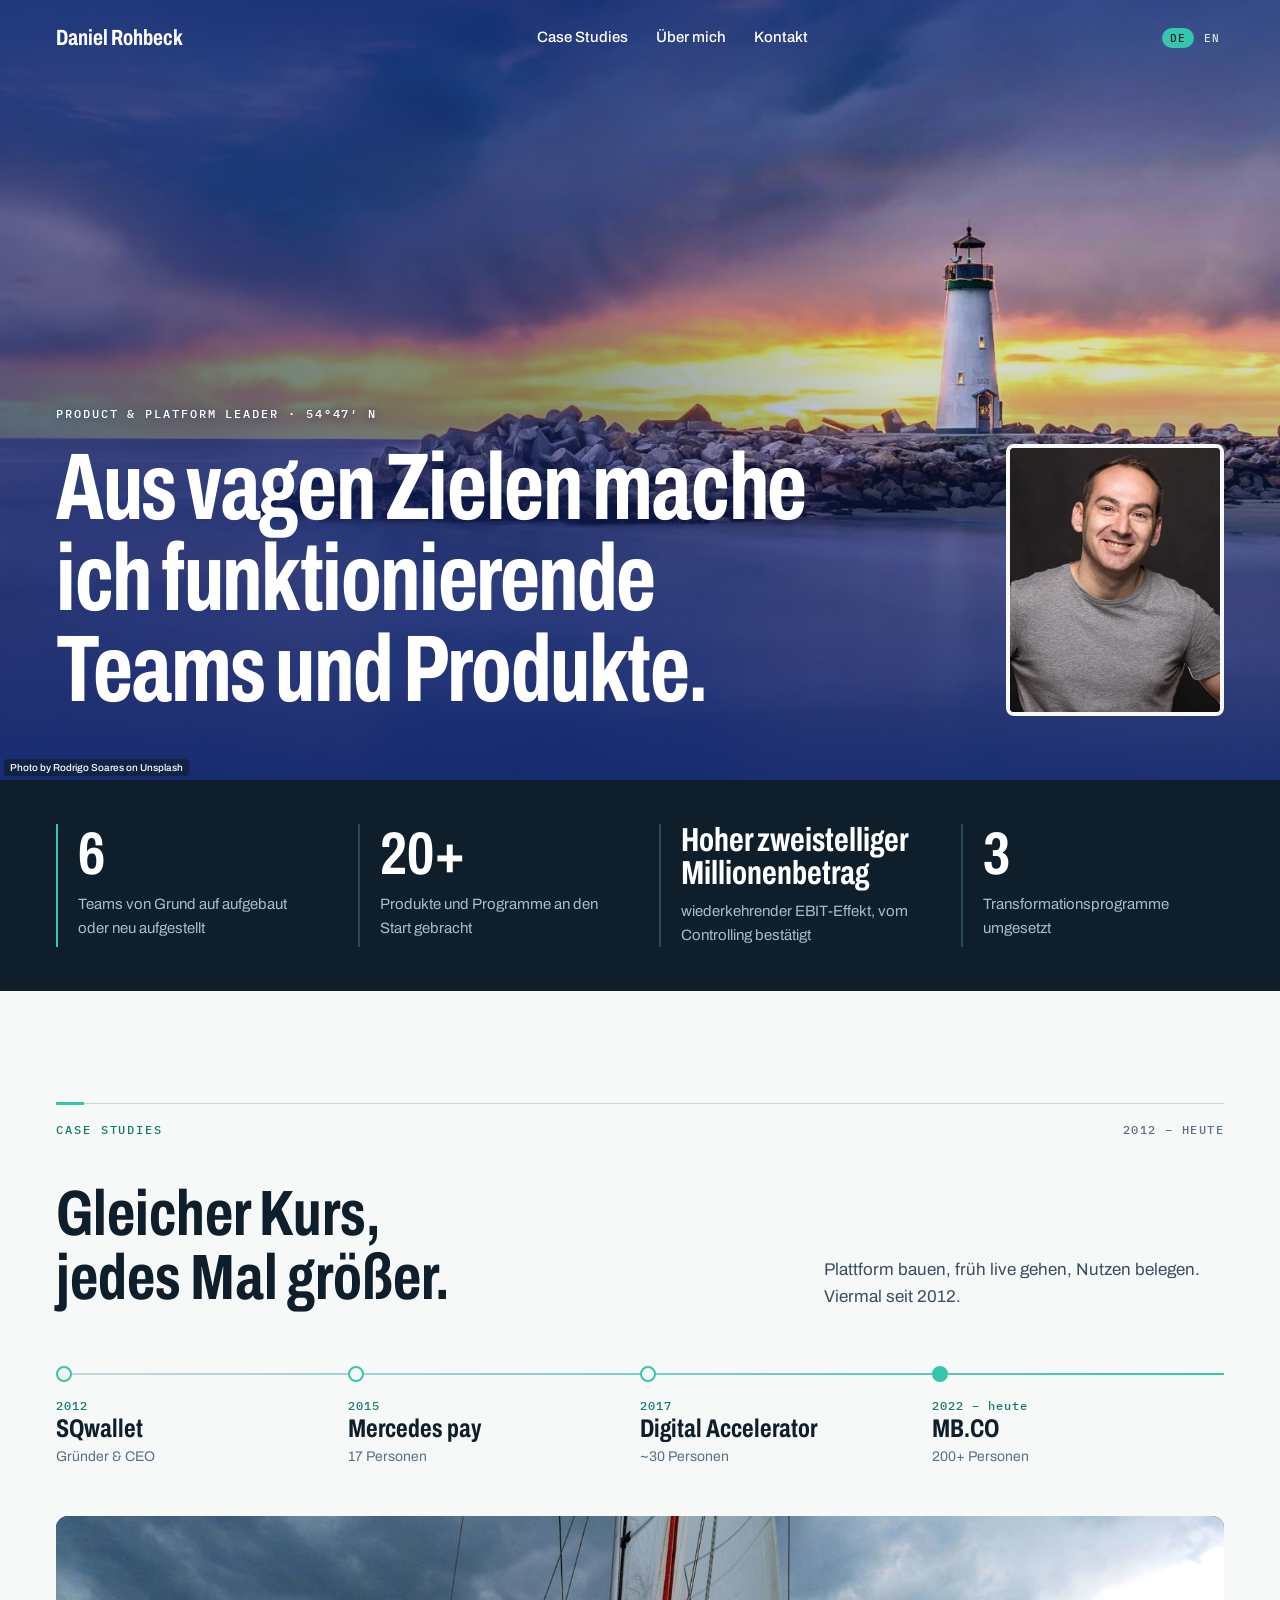
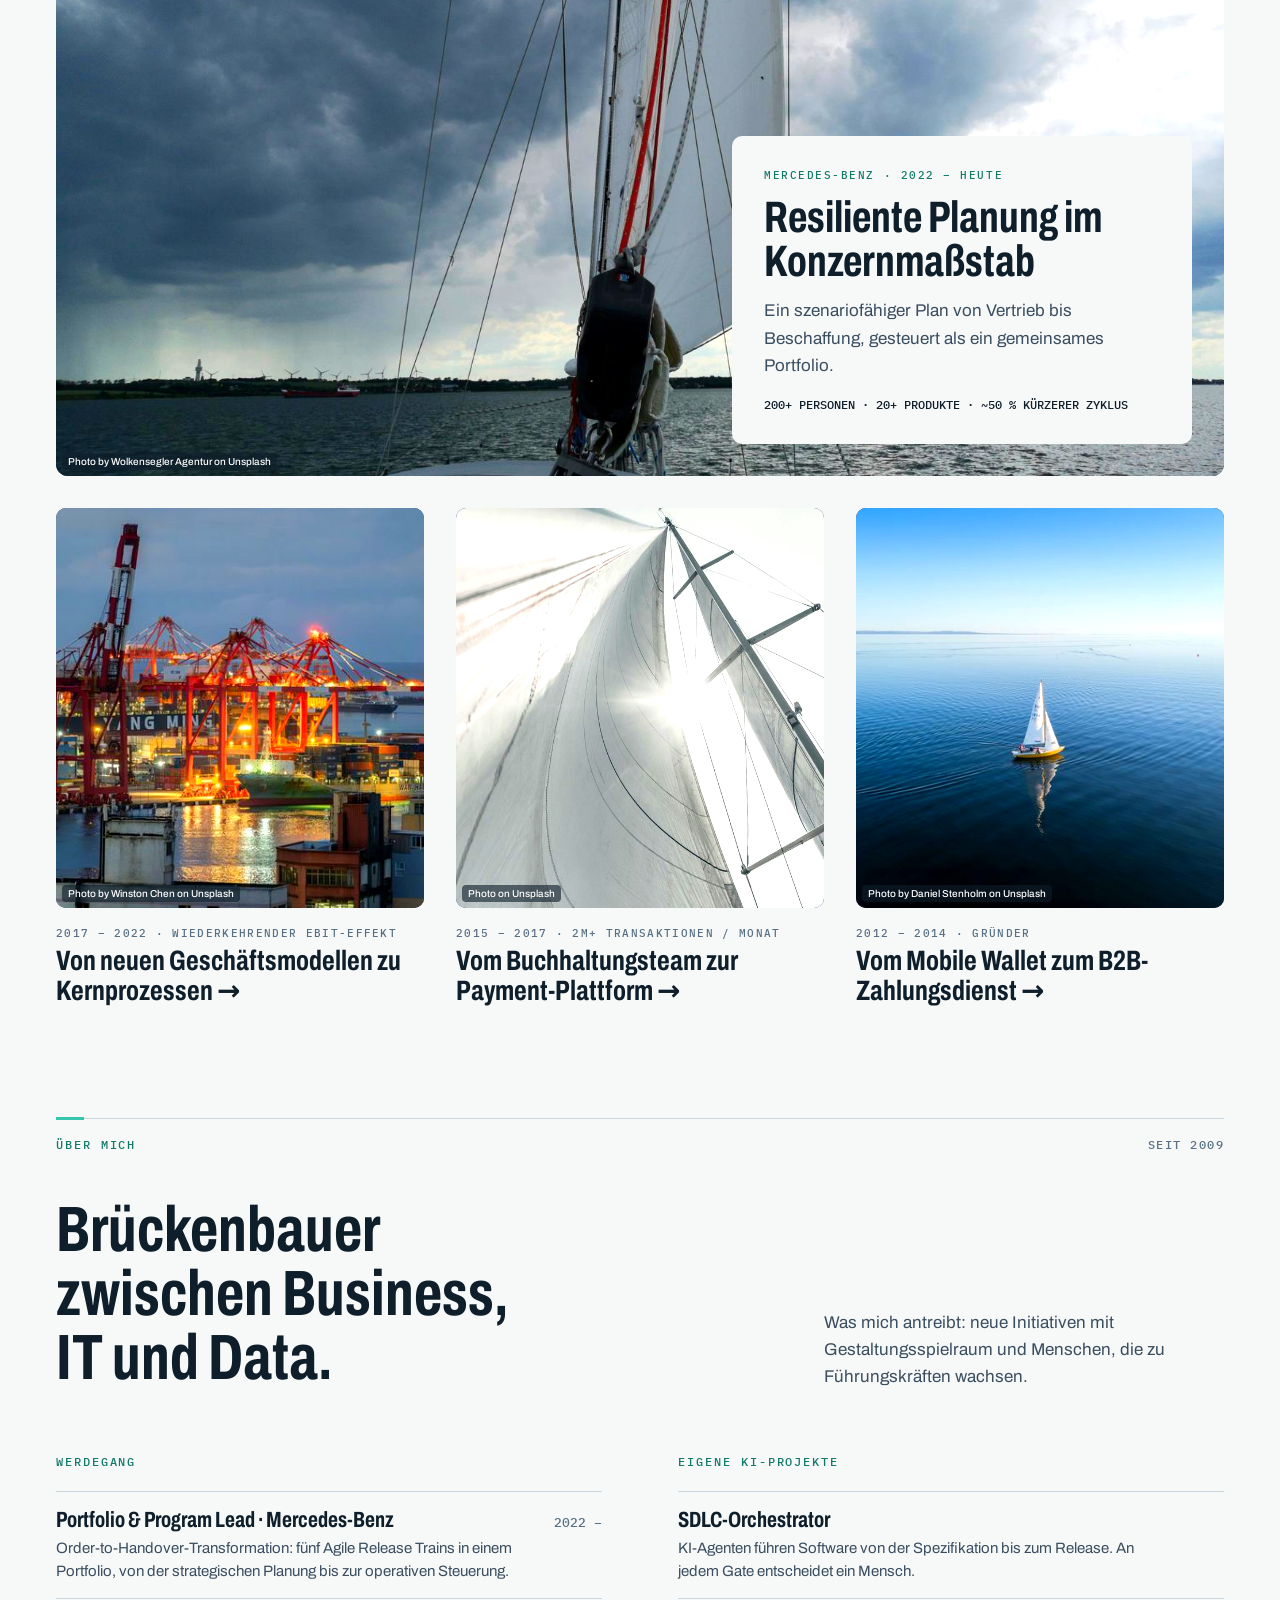
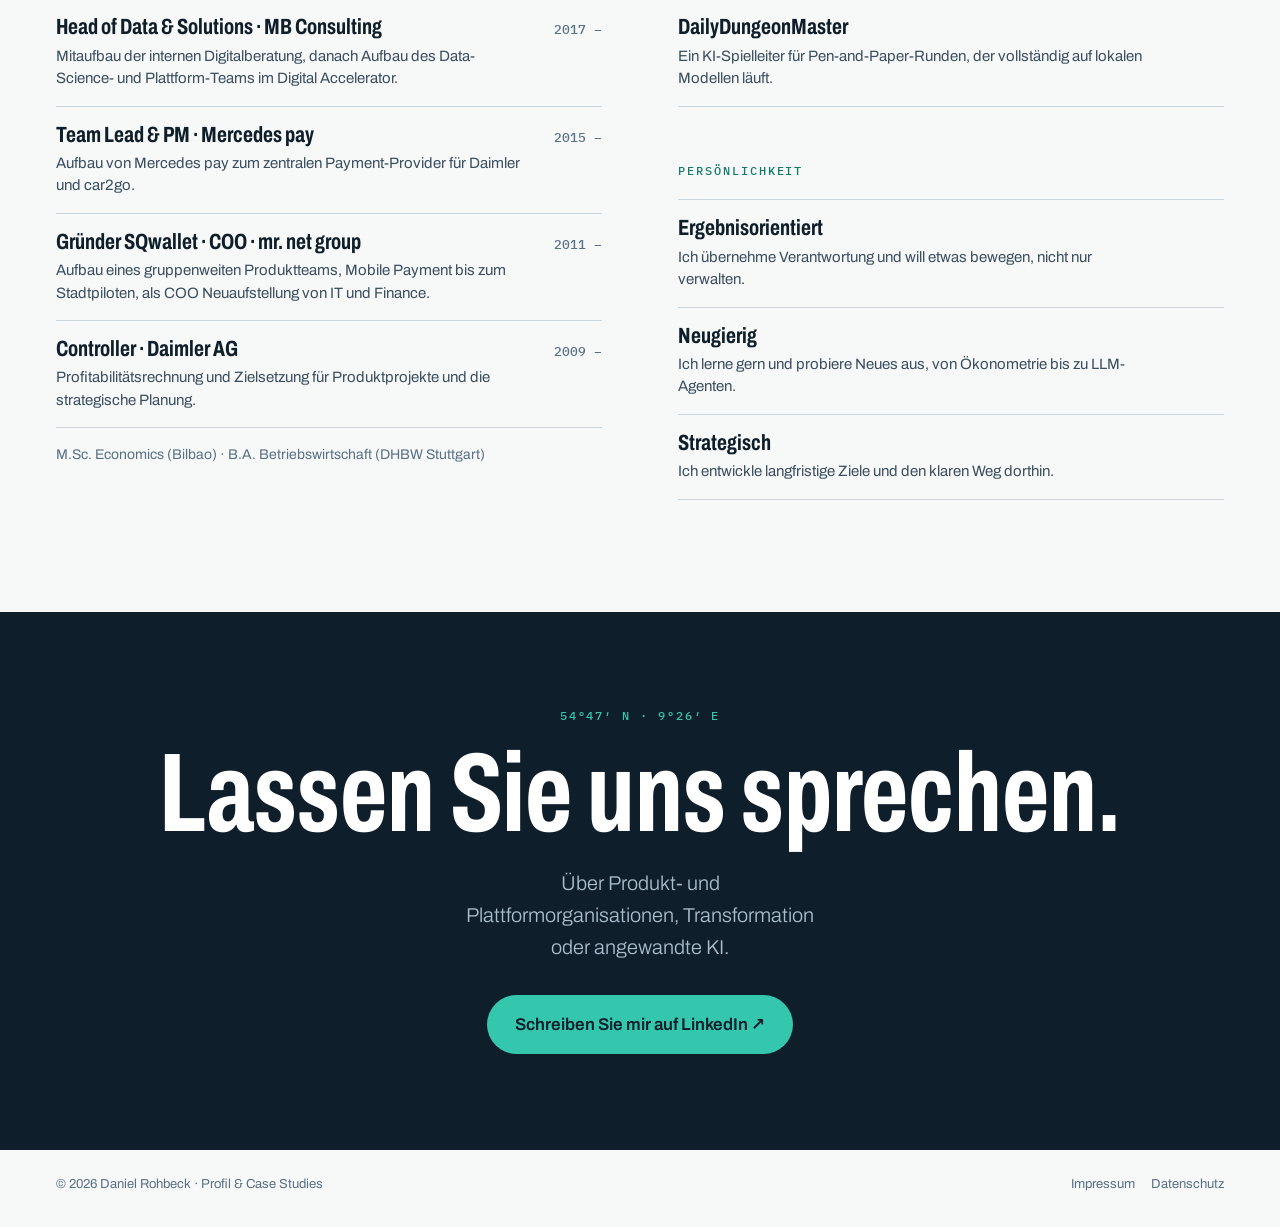
==== docs/de/index.html @ 18b1055e "Move site source into repo: src/ (generator, texts, assets) and docs/ (built site) Fix line break of" ====
<!doctype html>
<html lang="de">
<head>
<meta charset="utf-8">
<meta name="viewport" content="width=device-width,initial-scale=1,viewport-fit=cover">
<title>Daniel Rohbeck · Product &amp; Platform Leader</title>
<meta name="description" content="Daniel Rohbeck macht aus vagen Zielen funktionierende Teams und Produkte: Plattformen, Payment- und Datenprodukte, große Transformationen. Profil und Case Studies.">
<link rel="canonical" href="https://danielrohbeck.de/de/">
<link rel="alternate" hreflang="de" href="https://danielrohbeck.de/de/">
<link rel="alternate" hreflang="en" href="https://danielrohbeck.de/">
<link rel="alternate" hreflang="x-default" href="https://danielrohbeck.de/">
<meta name="robots" content="noindex,noarchive">
<meta name="theme-color" content="#10266E">
<meta property="og:type" content="profile">
<meta property="og:locale" content="de_DE">
<meta property="og:title" content="Daniel Rohbeck · Product &amp; Platform Leader">
<meta property="og:description" content="Daniel Rohbeck macht aus vagen Zielen funktionierende Teams und Produkte: Plattformen, Payment- und Datenprodukte, große Transformationen. Profil und Case Studies.">
<meta property="og:url" content="https://danielrohbeck.de/de/">
<meta property="og:image" content="https://danielrohbeck.de/assets/og-image-de.jpg">
<meta property="og:image:width" content="1200"><meta property="og:image:height" content="630">
<meta name="twitter:card" content="summary_large_image">
<link rel="icon" href="/favicon.svg" type="image/svg+xml">
<link rel="apple-touch-icon" href="/assets/apple-touch-icon.png">
<link rel="preload" href="/fonts/archivo-latin-wdth.woff2" as="font" type="font/woff2" crossorigin>
<link rel="stylesheet" href="/assets/site.css">
<script>document.documentElement.classList.add('js')</script>
<link rel="preload" as="image" imagesrcset="/assets/img/hero-800.jpg 800w, /assets/img/hero-1200.jpg 1200w, /assets/img/hero-1800.jpg 1800w" imagesizes="100vw">
<script type="application/ld+json">{"@context": "https://schema.org", "@type": "Person", "name": "Daniel Rohbeck", "url": "https://danielrohbeck.de/de/", "jobTitle": "Portfolio & Program Lead", "image": "https://danielrohbeck.de/assets/portrait.jpg", "sameAs": ["https://www.linkedin.com/in/daniel-rohbeck-0b088433/"], "address": {"@type": "PostalAddress", "addressRegion": "Stuttgart area", "addressCountry": "DE"}}</script>
</head>
<body>
<a class="skip" href="#work">Zu den Case Studies springen</a>
<main>
<div class="view on" id="home" data-view="home">
<section class="hero home" id="top">
  <div class="media"><img src="/assets/img/hero-1200.jpg" srcset="/assets/img/hero-800.jpg 800w, /assets/img/hero-1200.jpg 1200w, /assets/img/hero-1800.jpg 1800w" sizes="100vw" alt="" fetchpriority="high" style="object-position:80% 50%"></div>
  <div class="veil"></div><span class="credit">Photo by Rodrigo Soares on Unsplash</span>
  <header class="bar"><a class="brand" href="#top">Daniel Rohbeck</a><nav class="nav" aria-label="Bereiche"><a href="#work">Case Studies</a><a href="#about">Über mich</a><a href="#contact">Kontakt</a></nav><span class="lang"><b>DE</b> <a href="/" hreflang="en" lang="en" data-lang-base="/" title="English version">EN</a></span></header>
  <div class="hero-in">
    <div class="hero-txt">
      <img class="pt-sm" src="/assets/portrait-sq.jpg" alt="Daniel Rohbeck" width="240" height="240">
      <p class="eyebrow-w">Product &amp; Platform Leader · 54°47′ N</p>
      <h1>Aus vagen Zielen mache ich funktionierende Teams und Produkte.</h1>
    </div>
    <img class="pt-lg" src="/assets/portrait.jpg" alt="Portrait von Daniel Rohbeck" width="397" height="554">
  </div>
</section>
<section class="band" aria-label="Kennzahlen"><div class="wrap kpis"><div class="kpi hl"><div class="n">6</div><p>Teams von Grund auf aufgebaut oder neu aufgestellt</p></div><div class="kpi"><div class="n">20+</div><p>Produkte und Programme an den Start gebracht</p></div><div class="kpi"><div class="n word">Hoher zweistelliger Millionen­betrag</div><p>wiederkehrender EBIT-Effekt, vom Controlling bestätigt</p></div><div class="kpi"><div class="n">3</div><p>Transformationsprogramme umgesetzt</p></div></div></section>
<section class="work" id="work">
  <div class="wrap">
    <div class="chap"><p class="eyebrow">Case Studies</p><p class="chap-m">2012 – heute</p></div>
    <div class="work-head"><h2 class="h-xl">Gleicher Kurs,<br>jedes Mal größer.</h2><p class="w">Plattform bauen, früh live gehen, Nutzen belegen. Viermal seit 2012.</p></div>
    <nav class="thread" aria-label="Zeitleiste"><a class="step" href="#sqwallet"><span class="yr">2012</span><b>SQwallet</b><span class="sc">Gründer &amp; CEO</span></a><a class="step" href="#mercedes-pay"><span class="yr">2015</span><b>Mercedes pay</b><span class="sc">17 Personen</span></a><a class="step" href="#dbd"><span class="yr">2017</span><b>Digital Accelerator</b><span class="sc">~30 Personen</span></a><a class="step" href="#mbco"><span class="yr">2022 – heute</span><b>MB.CO</b><span class="sc">200+ Personen</span></a></nav>
    <a class="feature" href="#mbco">
      <div class="frame"><div class="media"><img src="/assets/img/mbco-1000.jpg" srcset="/assets/img/mbco-640.jpg 640w, /assets/img/mbco-1000.jpg 1000w, /assets/img/mbco-1600.jpg 1600w, /assets/img/mbco-2400.jpg 2400w" sizes="(min-width: 1390px) 1280px, 92vw" alt="" loading="lazy" decoding="async" style="object-position:50% 72%"></div><span class="credit">Photo by Wolkensegler Agentur on Unsplash</span></div>
      <div class="fcard"><p class="eyebrow">Mercedes-Benz · 2022 – heute</p><h3>Resiliente Planung im Konzernmaßstab<span class="n"> →</span></h3>
        <p class="fl">Ein szenariofähiger Plan von Vertrieb bis Beschaffung, gesteuert als ein gemeinsames Portfolio.</p><p class="fm">200+ PERSONEN · 20+ PRODUKTE · ~50 % KÜRZERER ZYKLUS</p></div>
    </a>
    <div class="cards"><a class="card" href="#dbd"><div class="frame"><div class="media"><img src="/assets/img/dbd-1200.jpg" srcset="/assets/img/dbd-240.jpg 240w, /assets/img/dbd-640.jpg 640w, /assets/img/dbd-1200.jpg 1200w, /assets/img/dbd-2000.jpg 2000w" sizes="(min-width: 760px) 30vw, 88px" alt="" loading="lazy" decoding="async"></div><span class="credit">Photo by Winston Chen on Unsplash</span></div><div><p class="ey">2017 – 2022<span class="w"> · WIEDERKEHRENDER EBIT-EFFEKT</span></p><b class="ct">Von neuen Geschäftsmodellen zu Kernprozessen<span class="w"> →</span></b></div></a><a class="card" href="#mercedes-pay"><div class="frame"><div class="media"><img src="/assets/img/pay-1200.jpg" srcset="/assets/img/pay-240.jpg 240w, /assets/img/pay-640.jpg 640w, /assets/img/pay-1200.jpg 1200w, /assets/img/pay-2000.jpg 2000w" sizes="(min-width: 760px) 30vw, 88px" alt="" loading="lazy" decoding="async" style="object-position:50% 40%"></div><span class="credit">Photo on Unsplash</span></div><div><p class="ey">2015 – 2017<span class="w"> · 2M+ TRANSAKTIONEN / MONAT</span></p><b class="ct">Vom Buchhaltungsteam zur Payment-Plattform<span class="w"> →</span></b></div></a><a class="card" href="#sqwallet"><div class="frame"><div class="media"><img src="/assets/img/sq-1200.jpg" srcset="/assets/img/sq-240.jpg 240w, /assets/img/sq-640.jpg 640w, /assets/img/sq-1200.jpg 1200w, /assets/img/sq-2000.jpg 2000w" sizes="(min-width: 760px) 30vw, 88px" alt="" loading="lazy" decoding="async"></div><span class="credit">Photo by Daniel Stenholm on Unsplash</span></div><div><p class="ey">2012 – 2014<span class="w"> · GRÜNDER</span></p><b class="ct">Vom Mobile Wallet zum B2B-Zahlungsdienst<span class="w"> →</span></b></div></a></div>
  </div>
</section>
<section class="about" id="about">
  <div class="wrap">
    <div class="chap"><p class="eyebrow">Über mich</p><p class="chap-m">Seit 2009</p></div>
    <div class="about-head"><h2 class="h-xl">Brückenbauer zwischen Business, IT und Data.</h2><p>Was mich antreibt: neue Initiativen mit Gestaltungsspielraum und Menschen, die zu Führungskräften wachsen.</p></div>
    <div class="about-grid">
      <div><h3 class="eyebrow">Werdegang</h3><div class="rows"><div class="row"><div><b class="rt">Portfolio &amp; Program Lead · Mercedes-Benz</b><p class="rs">Order-to-Handover-Transformation: fünf Agile Release Trains in einem Portfolio, von der strategischen Planung bis zur operativen Steuerung.</p></div><span class="rm">2022 –</span></div><div class="row"><div><b class="rt">Head of Data &amp; Solutions · MB Consulting</b><p class="rs">Mitaufbau der internen Digitalberatung, danach Aufbau des Data-Science- und Plattform-Teams im Digital Accelerator.</p></div><span class="rm">2017 –</span></div><div class="row"><div><b class="rt">Team Lead &amp; PM · Mercedes pay</b><p class="rs">Aufbau von Mercedes pay zum zentralen Payment-Provider für Daimler und car2go.</p></div><span class="rm">2015 –</span></div><div class="row"><div><b class="rt">Gründer SQwallet · COO · mr. net group</b><p class="rs">Aufbau eines gruppenweiten Produktteams, Mobile Payment bis zum Stadtpiloten, als COO Neuaufstellung von IT und Finance.</p></div><span class="rm">2011 –</span></div><div class="row"><div><b class="rt">Controller · Daimler AG</b><p class="rs">Profitabilitätsrechnung und Zielsetzung für Produktprojekte und die strategische Planung.</p></div><span class="rm">2009 –</span></div></div><p class="edu">M.Sc. Economics (Bilbao) · B.A. Betriebswirtschaft (DHBW Stuttgart)</p></div>
      <div><h3 class="eyebrow">Eigene KI-Projekte</h3><div class="rows"><div class="row"><div><b class="rt">SDLC-Orchestrator</b><p class="rs">KI-Agenten führen Software von der Spezifikation bis zum Release. An jedem Gate entscheidet ein Mensch.</p></div></div><div class="row"><div><b class="rt">DailyDungeonMaster</b><p class="rs">Ein KI-Spielleiter für Pen-and-Paper-Runden, der vollständig auf lokalen Modellen läuft.</p></div></div></div>
        <h3 class="eyebrow grp">Persönlichkeit</h3><div class="rows"><div class="row"><div><b class="rt">Ergebnisorientiert</b><p class="rs">Ich übernehme Verantwortung und will etwas bewegen, nicht nur verwalten.</p></div></div><div class="row"><div><b class="rt">Neugierig</b><p class="rs">Ich lerne gern und probiere Neues aus, von Ökonometrie bis zu LLM-Agenten.</p></div></div><div class="row"><div><b class="rt">Strategisch</b><p class="rs">Ich entwickle langfristige Ziele und den klaren Weg dorthin.</p></div></div></div></div>
    </div>
  </div>
</section>
</div>
<article class="view" id="mbco" data-view="case" aria-label="Case Study: Resiliente Planung im Konzernmaßstab">
<section class="hero case">
  <div class="media"><img src="/assets/img/mbco-1000.jpg" srcset="/assets/img/mbco-640.jpg 640w, /assets/img/mbco-1000.jpg 1000w, /assets/img/mbco-1600.jpg 1600w, /assets/img/mbco-2400.jpg 2400w" sizes="100vw" alt="" loading="lazy" decoding="async" style="object-position:50% 72%"></div>
  <div class="veil"></div><span class="credit">Photo by Wolkensegler Agentur on Unsplash</span>
  <header class="bar"><a class="brand" href="#top">Daniel Rohbeck</a><nav class="nav" aria-label="Bereiche"><a href="#work" aria-current="page">Case Studies</a><a href="#about">Über mich</a><a href="#contact">Kontakt</a></nav><span class="lang"><b>DE</b> <a href="/" hreflang="en" lang="en" data-lang-base="/" title="English version">EN</a></span></header>
  <div class="hero-in">
    <a class="back" href="#work">← Alle Case Studies</a>
    <p class="eyebrow-w">Case Study · Mercedes-Benz · 2022 – heute</p>
    <h1 tabindex="-1">Resiliente Planung im Konzernmaßstab</h1>
    <p class="lead">Ein szenariofähiger Plan von Vertrieb bis Beschaffung, aufgebaut und finanziert als gemeinsames Portfolio.</p>
  </div>
</section>
<section class="band" aria-label="Kennzahlen"><div class="wrap kpis k3"><div class="kpi"><div class="n">~50 %</div><p>kürzerer strategischer Planungszyklus</p></div><div class="kpi"><div class="n">20+</div><p>Produkte in fünf Agile Release Trains</p></div><div class="kpi"><div class="n">200+</div><p>Personen in einem gemeinsamen Portfolio</p></div></div></section>
<section class="facts"><dl class="wrap"><div><dt>Rolle</dt><dd>Program Lead, seit 2025 Portfolio &amp; Program Lead</dd></div><div><dt>Organisation</dt><dd>Mercedes-Benz AG, MB Customer Operations</dd></div><div><dt>Methode</dt><dd>SAFe, Lean Portfolio Management</dd></div><div><dt>Umfang</dt><dd>Portfolio-Budgetverantwortung über vier Bereiche</dd></div></dl></section>
<section class="cs"><div class="wrap"><header><p class="eyebrow">01 · Ausgangslage</p><h2>Eine Planung ohne Spielraum</h2></header><div class="body"><ul class="pts"><li>Die Chipkrise 2022 machte es deutlich: <b>Jede Änderung führte zu genau einem deterministischen Plan</b>, der bis zu den Lieferanten durchschlug.</li><li><b>Szenarien ließen sich nicht durchspielen</b>, ohne sie gleich verbindlich zu machen.</li></ul><div class="tiles"><div class="tile"><h3>Denkweise</h3><p>Weg von deterministischen Plänen, hin zu Szenarien und Wahrscheinlichkeiten.</p></div><div class="tile"><h3>Organisation</h3><p>Vier Bereiche planen gemeinsam, statt Zahlen weiterzureichen.</p></div><div class="tile"><h3>Systeme</h3><p>Eine IT-Landschaft, die nie für Szenarien ausgelegt war. Zuerst mussten gemeinsame Stammdaten entstehen.</p></div></div><details class="full"><summary><span class="pl" aria-hidden="true"></span>Mehr zur Ausgangslage</summary><div class="txt"><p>2022 legte die Halbleiterkrise offen, was frühere Krisen (Corona, CO₂-Ziele, Hochlaufstudien) bereits angedeutet hatten: Die Fahrzeugplanung war auf Stabilität ausgelegt, nicht auf Szenarien. Jede geänderte Annahme erzeugte genau einen deterministischen Plan, der bis zu den Lieferanten durchschlug. Szenarien ließen sich nicht durchspielen, ohne sie gleich verbindlich zu machen.</p><p>Das Ziel: die Planungskette in zwei Richtungen resilient machen. Erstens vorbereitet sein, also Szenarien gezielt simulieren, ohne sie sofort in den laufenden Plan zu übernehmen. Zweitens schneller reagieren, indem Szenarien entlang der Planungskette weitergegeben und Änderungen rasch aufgefangen werden.</p><p>Der Wandel musste auf drei Ebenen zugleich gelingen. Denkweise: weg von deterministischen Plänen, hin zum Denken in Szenarien und Wahrscheinlichkeiten. Organisation: Vertrieb, Produktion, Einkauf und Finanzen hatten jeweils eigene Zahlen und reichten sie nacheinander weiter; integrierte Planung bedeutete, gemeinsam zu planen. Systeme: Die IT-Landschaft war nie für Szenarien ausgelegt, viele Systeme mussten angepasst und gemeinsame Stammdaten erst geschaffen werden.</p></div></details></div></div></section><section class="cs alt"><div class="wrap"><header><p class="eyebrow">02 · Mein Beitrag</p><h2>Aufbauen, bündeln, durchhalten</h2></header><div class="body"><ul class="pts"><li>Das Programm <b>von Grund auf als bereichsübergreifende Organisation</b> aufgesetzt: Teams, Release Trains, Methode.</li><li><b>Die Budgets der Bereiche zu einem Portfolio gebündelt</b>, eines der ersten Lean-Portfolio-Management-Modelle im Konzern.</li><li>Das Mandat des Portfolios in <b>jeder jährlichen Budgetrunde</b> erneuert, mit zwei Hebeln:</li></ul><div class="tiles"><div class="tile"><h3>Sponsoren und eine Story, die mitgeht</h3><p>Sponsoren in allen Bereichen. Die Wertstory immer dann neu erzählt, wenn sich das Geschäft dreht: von „Wie bauen wir überhaupt Autos?“ 2022 zu „Wie bringen wir Produktion und Nachfrage zusammen?“ heute.</p></div><div class="tile"><h3>Früh live gehen, Nutzen zeigen</h3><p>Alles so schnell wie möglich in Betrieb. Echte Anwender, sichtbare Wirkung und ein Business Case für jede Budgetrunde.</p></div></div><details class="full"><summary><span class="pl" aria-hidden="true"></span>Mehr zum Vorgehen</summary><div class="txt"><p>Das Programm entstand von Grund auf als bereichsübergreifende Organisation: Teams besetzen, Agile Release Trains aufbauen, die Methode etablieren und IT, Produktion und Vertrieb in gemeinsame Teams bringen. Für die Portfolio-Steuerung entlang der Planungskette brauchte es ein neues Finanzierungsmodell: Die Budgets der einzelnen Bereiche wurden zentral gebündelt und als ein Portfolio priorisiert. Das war eine der ersten Anwendungen von Lean Portfolio Management im Konzern.</p><p>Gebündelte Budgets sind keine einmalige Entscheidung. Die Prioritäten werden in jedem Budgetzyklus neu abgestimmt, und jedes Jahr gilt es, die Vorhaben der einzelnen Bereiche und das gemeinsame Portfolio gegeneinander abzuwägen. Die Einigung auf gemeinsame Prioritäten über vier Bereiche hinweg wurde zum Kern meiner Arbeit.</p><h4>Sponsoren und eine Story, die mit dem Geschäft mitgeht</h4><p>Wir haben enge Beziehungen zu Stakeholdern und Management in allen Bereichen aufgebaut und Sponsoren gewonnen, die sich in ihren Bereichen für das Programm starkgemacht haben. Genauso wichtig: Die Wertstory musste jedes Mal neu erzählt werden, wenn sich das Geschäftsumfeld änderte. 2022 lautete die Frage, wie man überhaupt Autos baut, wenn sich jedes Auto verkauft. Heute lautet sie, wie man Produktion und Nachfrage zusammenbringt. Dieselben Fähigkeiten, eine neue Antwort auf das Problem, das gerade zählt.</p><h4>Früh live gehen, Nutzen zeigen</h4><p>Vom ersten Tag an ging alles, was wir gebaut haben, so schnell wie möglich in Betrieb. So entstanden echte Anwender, die unsere Prozesse und Tools schätzten und teils auf sie angewiesen waren. Der Nutzen wurde früh sichtbar, und wir hatten in jeder Budgetrunde einen belastbaren Business Case auf dem Tisch.</p></div></details></div></div></section><section class="cs"><div class="wrap"><header><p class="eyebrow">03 · Ergebnisse</p><h2>Im Einsatz von der strategischen bis zur Kurzfristplanung</h2><p class="note">Business Case vom Controlling bestätigt.</p></header><div class="body"><div class="stages"><div class="stage"><p class="k">Strategische Planung</p><h3>Ein integrierter Plan</h3><p class="d">Von Vertrieb bis Beschaffung, für Pkw und Vans, szenariofähig. Planungszyklus etwa halbiert.</p><p class="st">● Live</p></div><div class="stage dashed"><p class="k">Kurzfristplanung</p><h3>Szenarien entlang der Kette</h3><p class="d">Verkettete Planung läuft an. Agentic AI in der Produktionsplanung pilotiert.</p><p class="st">● Im Rollout</p></div></div><div class="found"><span>Fundament</span><p>Eine gemeinsame Stammdatenbasis über alle Bereiche, für Pkw und Vans, erstmals im Unternehmen. Dazu ein zentraler Datenhub für Datenprodukte.</p></div><details class="full"><summary><span class="pl" aria-hidden="true"></span>Alle Ergebnisse im Detail</summary><div class="txt"><h4>Durchgängige strategische Planung im Einsatz</h4><p>Ein integrierter Plan von Vertrieb über Produktion bis Beschaffung, für Pkw und Vans, vollständig szenariofähig. Der Planungszyklus hat sich etwa halbiert. Das schafft Raum für mehr Szenarien und Portfolio-Analysen und gibt dem Top-Management eine robustere Entscheidungsgrundlage.</p><h4>Ein gemeinsames Fundament</h4><p>Das weniger sichtbare, aber vielleicht nachhaltigste Ergebnis: eine gemeinsame Stammdatenbasis über alle Bereiche und über Pkw und Vans hinweg, erstmals im Unternehmen. Ein zentraler Datenhub bildet die Datenschicht, in der wir unsere Datenprodukte bauen und pflegen, zunehmend auch für den gesamten Konzern.</p><h4>Szenarien bis in die Kurzfristplanung</h4><p>Die Kette ist bis zur Kurzfristplanung geschlossen; auch dort gibt es jetzt Szenarien, und die verkettete Planung läuft an. Wir haben Agentic AI in der Produktionsplanung pilotiert und auf dieser Basis Vertriebs- und Produktionsplanung verbunden.</p></div></details></div></div></section>
<section class="learn"><div class="wrap"><p class="eyebrow">Was ich daraus gelernt habe</p><blockquote class="q"><span>„</span>Ein gemeinsames Portfolio ist nie endgültig gewonnen. Das stärkste Argument in jeder Budgetrunde ist ein Produkt, das bereits genutzt wird.<span>“</span></blockquote></div></section>
<section class="next"><a class="wrap" href="#dbd"><div class="frame"><div class="media"><img src="/assets/img/dbd-1200.jpg" srcset="/assets/img/dbd-240.jpg 240w, /assets/img/dbd-640.jpg 640w, /assets/img/dbd-1200.jpg 1200w, /assets/img/dbd-2000.jpg 2000w" sizes="(min-width: 760px) 45vw, 100vw" alt="" loading="lazy" decoding="async"></div><span class="credit">Photo by Winston Chen on Unsplash</span></div><div><p class="ey">Wo alles begann · 2017 – 2022</p><h3>Von neuen Geschäftsmodellen zu Kernprozessen →</h3></div></a></section>
</article>
<article class="view" id="dbd" data-view="case" aria-label="Case Study: Von neuen Geschäftsmodellen zu Kernprozessen">
<section class="hero case">
  <div class="media"><img src="/assets/img/dbd-1200.jpg" srcset="/assets/img/dbd-240.jpg 240w, /assets/img/dbd-640.jpg 640w, /assets/img/dbd-1200.jpg 1200w, /assets/img/dbd-2000.jpg 2000w" sizes="100vw" alt="" loading="lazy" decoding="async"></div>
  <div class="veil"></div><span class="credit">Photo by Winston Chen on Unsplash</span>
  <header class="bar"><a class="brand" href="#top">Daniel Rohbeck</a><nav class="nav" aria-label="Bereiche"><a href="#work" aria-current="page">Case Studies</a><a href="#about">Über mich</a><a href="#contact">Kontakt</a></nav><span class="lang"><b>DE</b> <a href="/" hreflang="en" lang="en" data-lang-base="/" title="English version">EN</a></span></header>
  <div class="hero-in">
    <a class="back" href="#work">← Alle Case Studies</a>
    <p class="eyebrow-w">Case Study · Mercedes-Benz · 2017 – 2022</p>
    <h1 tabindex="-1">Von neuen Geschäftsmodellen zu Kernprozessen</h1>
    <p class="lead">Start-up-Tempo, erst für neue digitale Geschäftsmodelle, dann für die Kernprozesse des Konzerns.</p>
  </div>
</section>
<section class="band" aria-label="Kennzahlen"><div class="wrap kpis k3"><div class="kpi"><div class="n word">Hoher zweistelliger Millionen­betrag</div><p>wiederkehrender EBIT-Effekt in zwei Jahren, vom Controlling bestätigt</p></div><div class="kpi"><div class="n">~30</div><p>Personen in der Spitze, die Hälfte in meiner Verantwortung</p></div><div class="kpi"><div class="n word">Task Force → Produkt</div><p>aus Krisenentscheidungen wurde ein Steuerungstool</p></div></div></section>
<section class="facts"><dl class="wrap"><div><dt>Rolle</dt><dd>Mitaufbau &amp; Project Lead DBD; Head of Data &amp; Solutions</dd></div><div><dt>Organisation</dt><dd>Mercedes-Benz Management Consulting, Mercedes-Benz AG</dd></div><div><dt>Methode</dt><dd>Design Thinking, Rapid Prototyping, Data Science</dd></div><div><dt>Zeitraum</dt><dd>12/2017 – 04/2022</dd></div></dl></section>
<section class="cs"><div class="wrap"><header><p class="eyebrow">01 · Ausgangslage</p><h2>Gleiches Tempo, neues Ziel</h2></header><div class="body"><ul class="pts"><li>Digital Business Development <b>testete mit den Fachbereichen neue digitale Geschäftsmodelle</b>, von Monetarisierung bis Subscription Billing.</li><li>Dann rückten Kosten und Effizienz in den Fokus des Konzerns. Die Frage war: <b>Funktioniert dasselbe Tempo auch in den Kernprozessen?</b></li></ul><details class="full"><summary><span class="pl" aria-hidden="true"></span>Mehr zur Ausgangslage</summary><div class="txt"><p>Ich habe Digital Business Development bei Mercedes-Benz Management Consulting mit aufgebaut, mit einem Team aus Agenturen, Start-ups und dem Konzern selbst. Gemeinsam mit den Fachbereichen haben wir neue digitale Geschäftsmodelle getestet, von Monetarisierungsstrategien bis zu Subscription Billing.</p><p>Als sich der Fokus des Konzerns von Wachstum durch neue digitale Modelle zu Kosten und Effizienz verschob, habe ich die Idee für den Digital Accelerator zu dritt mitentwickelt, und wir haben sie gemeinsam intern gepitcht. Nach der Freigabe bin ich in die neue Einheit gewechselt und habe sie aufgebaut. Der Auftrag: Methoden und Tempo aus den neuen Geschäftsmodellen (Design Thinking, schnelle Prototypen, früher Live-Betrieb) auf die Kernprozesse des Unternehmens übertragen.</p></div></details></div></div></section><section class="cs alt"><div class="wrap"><header><p class="eyebrow">02 · Mein Beitrag</p><h2>Mitten in die Task Forces</h2></header><div class="body"><ul class="pts"><li>Die Idee für den <b>Digital Accelerator</b> mitentwickelt, zu dritt intern gepitcht und die Einheit aufgebaut: Data Scientists, Engineers, Prozessexperten und Berater.</li><li>Die Data-Science- und Plattform-Hälfte aufgebaut: <b>rund 15 Personen</b>, inklusive Cloud-Analytics-Plattform.</li></ul><div class="tiles"><div class="tile"><h3>Produktionshochlauf</h3><p>Analysen, aus denen Managemententscheidungen wurden, etwa margenstarke Fahrzeuge zu priorisieren.</p></div><div class="tile"><h3>Hochlaufsteuerung</h3><p>Transparenz-Dashboards als gemeinsame Grundlage für die Steuerung des Hochlaufs.</p></div><div class="tile"><h3>Corona</h3><p>Szenarien für das Herunter- und Hochfahren der Werke, gebaut in Python und Excel.</p></div></div><details class="full"><summary><span class="pl" aria-hidden="true"></span>Mehr zum Vorgehen</summary><div class="txt"><p>Wir haben ein Team aus Data Scientists, Data Engineers, Prozessexperten und Beratern aufgebaut, sind in Projekte im ganzen Konzern gegangen, haben Prozesse analysiert und schnell erste digitale Lösungen geliefert. Ich bin früh in die Task-Force-Arbeit eingestiegen.</p><p><b>Produktionshochlauf:</b> Data-Science-Analysen, die zu Managemententscheidungen führten, etwa margenstarke Fahrzeuge zu priorisieren und Logistikketten zu optimieren.</p><p><b>Hochlaufsteuerung:</b> Transparenz-Dashboards als gemeinsame Grundlage, um den Hochlauf über die Bereiche hinweg abzustimmen.</p><p><b>Corona:</b> neben dem Basisplan Szenarien für den Pandemieverlauf und für ein optimales Herunter- und Hochfahren der Werke, pragmatisch in Python und Excel gebaut, als alternative Planungsebene, um durch die Krise zu steuern.</p><p>In der Spitze hatte der Accelerator rund 30 Personen, die Hälfte davon in meiner Verantwortung: Data Science und die technische Plattform, inklusive cloudbasierter Analytics-Plattform und DevOps-Support. Die andere Hälfte bildete den Beratungsbereich. Die Einheit entstand als Spin-off von Digital Business Development.</p></div></details></div></div></section><section class="cs"><div class="wrap"><header><p class="eyebrow">03 · Ergebnisse</p><h2>Wirkung, die bleibt</h2></header><div class="body"><ul class="pts"><li><b>Wiederkehrender EBIT-Effekt im hohen zweistelligen Millionenbereich</b> innerhalb von zwei Jahren, vom Controlling bestätigt, vor allem durch Margenoptimierung.</li><li><b>Von der Task Force zum Produkt:</b> ein Tool, das knappe Kapazitäten systematisch statt fallweise nach Wertbeitrag zuteilt. Es ging später in der Planungslandschaft von MB.CO auf.</li><li><b>Eine Einheit mit rund 30 Personen</b>, von Grund auf als Spin-off von Digital Business Development aufgebaut.</li></ul><p class="bridge"><span class="lbl">Daraus entstand</span><span>Die Krisenszenarien zeigten, was der Planung fehlte: <b>die Fähigkeit, in Szenarien zu denken</b>. MB.CO hat genau das im großen Stil aufgebaut.</span></p></div></div></section><section class="src"><div class="wrap"><header><p class="eyebrow">Öffentlich nachlesbar</p><h2>Quellen</h2></header><div class="body"><p class="si">Digital Business Development und der Digital Accelerator gehören heute zu Mercedes-Benz Management Consulting.</p><ul><li><a href="https://management-consulting.mercedes-benz.com/" target="_blank" rel="noopener"><span class="out">Mercedes-Benz Management Consulting · Website</span><span class="hl">Die Inhouse-Beratung, zu der der Accelerator gehört <i>↗</i></span></a></li><li><a href="https://jobs.mercedes-benz.com/en/ai-solutions-consultant-mercedes-benz-management-consulting-dmfx-219881-mer00040wj" target="_blank" rel="noopener"><span class="out">Mercedes-Benz Jobs · 2026</span><span class="hl" lang="en">AI Solutions Consultant in the Digital Accelerator <i>↗</i></span><span class="nt">Englisch · Stellenanzeige, kann ablaufen</span></a></li></ul></div></div></section>
<section class="learn"><div class="wrap"><p class="eyebrow">Was ich daraus gelernt habe</p><blockquote class="q"><span>„</span>Der Wert einer Task Force liegt nicht in der Lösung, sondern in dem, was man daraus lernt. Erst als aus einer Einzelentscheidung ein Produkt wurde, wirkte der Effekt dauerhaft.<span>“</span></blockquote></div></section>
<section class="next"><a class="wrap" href="#mbco"><div class="frame"><div class="media"><img src="/assets/img/mbco-1000.jpg" srcset="/assets/img/mbco-640.jpg 640w, /assets/img/mbco-1000.jpg 1000w, /assets/img/mbco-1600.jpg 1600w, /assets/img/mbco-2400.jpg 2400w" sizes="(min-width: 760px) 45vw, 100vw" alt="" loading="lazy" decoding="async" style="object-position:50% 72%"></div><span class="credit">Photo by Wolkensegler Agentur on Unsplash</span></div><div><p class="ey">Wie es weiterging · 2022 – heute</p><h3>Resiliente Planung im Konzernmaßstab →</h3></div></a></section>
</article>
<article class="view" id="mercedes-pay" data-view="case" aria-label="Case Study: Vom Buchhaltungsteam zur Payment-Plattform">
<section class="hero case">
  <div class="media"><img src="/assets/img/pay-1200.jpg" srcset="/assets/img/pay-240.jpg 240w, /assets/img/pay-640.jpg 640w, /assets/img/pay-1200.jpg 1200w, /assets/img/pay-2000.jpg 2000w" sizes="100vw" alt="" loading="lazy" decoding="async" style="object-position:50% 40%"></div>
  <div class="veil"></div><span class="credit">Photo on Unsplash</span>
  <header class="bar"><a class="brand" href="#top">Daniel Rohbeck</a><nav class="nav" aria-label="Bereiche"><a href="#work" aria-current="page">Case Studies</a><a href="#about">Über mich</a><a href="#contact">Kontakt</a></nav><span class="lang"><b>DE</b> <a href="/" hreflang="en" lang="en" data-lang-base="/" title="English version">EN</a></span></header>
  <div class="hero-in">
    <a class="back" href="#work">← Alle Case Studies</a>
    <p class="eyebrow-w">Case Study · Daimler Mobility Services · 2015 – 2017</p>
    <h1 tabindex="-1">Vom Buchhaltungsteam zur Payment-Plattform</h1>
    <p class="lead">Vom Ersatz des car2go-Bezahlsystems zum regulierten Payment-Geschäft auf drei Kontinenten.</p>
  </div>
</section>
<section class="band" aria-label="Kennzahlen"><div class="wrap kpis k3"><div class="kpi"><div class="n">2M+</div><p>Transaktionen pro Monat</p></div><div class="kpi"><div class="n">3</div><p>Regionen: Europa, USA und China, inkl. Alipay und WeChat Pay</p></div><div class="kpi"><div class="n">17</div><p>Personen: vom Buchhaltungsteam zum kompletten Payment-Geschäft</p></div></div></section>
<section class="facts"><dl class="wrap"><div><dt>Rolle</dt><dd>Team Lead &amp; Product Manager, Mercedes pay</dd></div><div><dt>Organisation</dt><dd>Daimler Mobility Services (car2go, mytaxi)</dd></div><div><dt>Umfang</dt><dd>Plattform, Payment Operations, Abrechnung, Inkasso</dd></div><div><dt>Zeitraum</dt><dd>08/2015 – 12/2017</dd></div></dl></section>
<section class="cs"><div class="wrap"><header><p class="eyebrow">01 · Ausgangslage</p><h2>Mehr als ein Bezahlsystem</h2></header><div class="body"><ul class="pts"><li>Das Bezahlsystem von car2go ablösen, mit einem Team, das <b>im Kern eine Buchhaltung</b> war.</li><li>Neben car2go auch die digitalen Services von Mercedes-Benz bedienen. Diese <b>hatten noch keine Monetarisierungsstrategie</b> und brauchten neben Payment auch Business Consulting.</li></ul><details class="full"><summary><span class="pl" aria-hidden="true"></span>Mehr zur Ausgangslage</summary><div class="txt"><p>2015 kam ich als Teamleiter zu Daimler Mobility Services, der Holding hinter car2go und mytaxi. Der erste Auftrag: das Bezahlsystem von car2go ablösen. Das bestehende Payment-Team war im Kern ein Buchhaltungsteam, zuständig für Lastschriftverarbeitung, Inkasso und Forderungsmanagement.</p><p>Um Transaktionen wirtschaftlich zu skalieren, brauchte es ein echtes Bezahlsystem, und der Anspruch ging über car2go hinaus: Payment auch für die digitalen Services von Mercedes-Benz. Diese hatten damals keine Monetarisierungsstrategie. Sie brauchten also Business Consulting genauso wie Payment: Bevor wir Payment-Funktionen bauten, mussten wir gemeinsam mit unseren künftigen internen Kunden die Geschäftsmodelle erarbeiten.</p></div></details></div></div></section><section class="cs alt"><div class="wrap"><header><p class="eyebrow">02 · Mein Beitrag</p><h2>Team, Plattform, Geschäftsmodelle</h2></header><div class="body"><div class="tiles"><div class="tile"><h3>Eigene Plattform</h3><p>Buchhaltung, Integrationen und Zahlarten, von Grund auf gebaut.</p></div><div class="tile"><h3>Geschäftsmodelle</h3><p>Microtransactions und Abos, gemeinsam mit internen Kunden entwickelt.</p></div><div class="tile"><h3>USA und China</h3><p>Lokales Payment inkl. Alipay und WeChat Pay, über einen lizenzierten E-Geld-Partner.</p></div></div><details class="full"><summary><span class="pl" aria-hidden="true"></span>Mehr zum Vorgehen</summary><div class="txt"><p>Ich habe Team und Plattform von Grund auf aufgebaut: eine eigene technische Plattform mit Buchhaltung, Integrationen und verschiedenen Zahlarten. Neben der Technik haben wir viel Business Consulting geleistet, zu Microtransactions, Abo-Management, Kundenstammdaten und Prozessen, und mit den digitalen Produkten gemeinsam Monetarisierungsstrategien entwickelt.</p><p>Weil car2go auch in den USA und in China aktiv war, haben wir dort lokale Bezahlsysteme aufgesetzt. China war die früheste und härteste Herausforderung, mit der Anbindung von Alipay und WeChat Pay. Dafür arbeiteten wir mit einem kleinen Luxemburger Start-up mit eigener Zahlungslizenz zusammen, das der Konzern später übernahm. So kam ein vollständiges E-Geld-Setup inklusive Luxemburger E-Geld-Lizenz in die Struktur, auf dem unsere Produkte laufen konnten.</p><p>In der Spitze deckten 17 Personen die gesamte Wertschöpfungskette eines Payment-Geschäfts ab: Product Ownership für die technische Plattform, Payment Operations, Lastschriftabrechnung im Buchhaltungssystem und Inkasso. Dazu kamen die Schnittstellen zu den Rechtsabteilungen des Konzerns und zum Luxemburger Partner, der die Plattform weiterentwickelte und die regulatorische Seite verantwortete. Interner Vertrieb und das Onboarding neuer digitaler Services auf die Plattform machten das Bild komplett.</p></div></details></div></div></section><section class="cs"><div class="wrap"><header><p class="eyebrow">03 · Ergebnisse</p><h2>Im Einsatz auf drei Kontinenten</h2></header><div class="body"><ul class="pts"><li><b>Über 2 Millionen Transaktionen pro Monat</b></li><li>Im Einsatz bei <b>car2go, mytaxi und digitalen Services des Konzerns</b> in Europa, den USA und China</li><li>Ein <b>reguliertes E-Geld-Setup</b> mit eigener Lizenz im Konzern</li></ul><p class="bridge"><span class="lbl">Daraus entstand</span><span>Den digitalen Services fehlten weiter <b>Monetarisierungsstrategien</b>. Genau daran hat Digital Business Development als Nächstes gearbeitet.</span></p></div></div></section><section class="src"><div class="wrap"><header><p class="eyebrow">Öffentlich nachlesbar</p><h2>Quellen</h2></header><div class="body"><p class="si">Berichte zum Start im Januar 2017 und zur Übernahme des Luxemburger E-Geld-Partners.</p><ul><li><a href="https://www.nfcw.com/?p=49550" target="_blank" rel="noopener"><span class="out">NFCW · Jan 2017</span><span class="hl" lang="en">Mercedes Pay rolls out mobile payments platform <i>↗</i></span><span class="nt">Englisch</span></a></li><li><a href="https://www.fintechfutures.com/paytech/carmakers-continue-payments-push-daimler-to-roll-out-mercedes-pay" target="_blank" rel="noopener"><span class="out">Fintech Futures · Jan 2017</span><span class="hl" lang="en">Carmakers continue payments push: Daimler to roll out Mercedes pay <i>↗</i></span><span class="nt">Englisch</span></a></li><li><a href="https://mbpassion.de/2017/01/mercedes-pay-daimler-kuenftig-mit-eigenem-elektronischen-zahlungsdienstleister" target="_blank" rel="noopener"><span class="out">mbpassion.de · Jan 2017</span><span class="hl">Mercedes pay: Daimler mit eigenem elektronischen Zahlungsdienstleister <i>↗</i></span><span class="nt">Pressemitteilung</span></a></li></ul></div></div></section>
<section class="learn"><div class="wrap"><p class="eyebrow">Was ich daraus gelernt habe</p><blockquote class="q"><span>„</span>Payment ist der letzte Schritt. Interne Kunden gewinnt man, indem man zuerst ihr Geschäftsmodell löst.<span>“</span></blockquote></div></section>
<section class="next"><a class="wrap" href="#dbd"><div class="frame"><div class="media"><img src="/assets/img/dbd-1200.jpg" srcset="/assets/img/dbd-240.jpg 240w, /assets/img/dbd-640.jpg 640w, /assets/img/dbd-1200.jpg 1200w, /assets/img/dbd-2000.jpg 2000w" sizes="(min-width: 760px) 45vw, 100vw" alt="" loading="lazy" decoding="async"></div><span class="credit">Photo by Winston Chen on Unsplash</span></div><div><p class="ey">Wie es weiterging · 2017 – 2022</p><h3>Von neuen Geschäftsmodellen zu Kernprozessen →</h3></div></a></section>
</article>
<article class="view" id="sqwallet" data-view="case" aria-label="Case Study: Vom Mobile Wallet zum B2B-Zahlungsdienst">
<section class="hero case">
  <div class="media"><img src="/assets/img/sq-1200.jpg" srcset="/assets/img/sq-240.jpg 240w, /assets/img/sq-640.jpg 640w, /assets/img/sq-1200.jpg 1200w, /assets/img/sq-2000.jpg 2000w" sizes="100vw" alt="" loading="lazy" decoding="async"></div>
  <div class="veil"></div><span class="credit">Photo by Daniel Stenholm on Unsplash</span>
  <header class="bar"><a class="brand" href="#top">Daniel Rohbeck</a><nav class="nav" aria-label="Bereiche"><a href="#work" aria-current="page">Case Studies</a><a href="#about">Über mich</a><a href="#contact">Kontakt</a></nav><span class="lang"><b>DE</b> <a href="/" hreflang="en" lang="en" data-lang-base="/" title="English version">EN</a></span></header>
  <div class="hero-in">
    <a class="back" href="#work">← Alle Case Studies</a>
    <p class="eyebrow-w">Case Study · mr. net group · 2012 – 2014</p>
    <h1 tabindex="-1">Vom Mobile Wallet zum B2B-Zahlungsdienst</h1>
    <p class="lead">Ein Payment-Produkt von der Idee bis zum Launch, dann dorthin verlagert, wo das Geschäft lag.</p>
  </div>
</section>
<section class="band" aria-label="Kennzahlen"><div class="wrap kpis k3"><div class="kpi"><div class="n">2.000</div><p>Kunden im Osnabrücker Pilot</p></div><div class="kpi"><div class="n">50+</div><p>Händler auf der Plattform</p></div><div class="kpi"><div class="n word">Pivot zu B2B</div><p>Zahlungsdienste für Energie, Mobilität und E-Commerce</p></div></div></section>
<section class="facts"><dl class="wrap"><div><dt>Rolle</dt><dd>Gründer &amp; Geschäftsführer der mr. commerce</dd></div><div><dt>Organisation</dt><dd>mr. commerce, Betreiber von SQwallet, gegründet für die mr. net group</dd></div><div><dt>Modell</dt><dd>B2B2C-Pilot, dann B2B-Payment-Processing</dd></div><div><dt>Zeitraum</dt><dd>2012 – 2014</dd></div></dl></section>
<section class="cs"><div class="wrap"><header><p class="eyebrow">01 · Ausgangslage</p><h2>Ein Wallet starten, das Geschäftsmodell finden</h2></header><div class="body"><ul class="pts"><li>Als Gründer und CEO eine <b>White-Label-Mobile-Payment-Lösung</b> von der Idee bis zum Launch bringen.</li><li>Sie im <b>B2B2C-Pilot in Osnabrück</b> beweisen: 2.000 Kunden, 50+ Händler.</li></ul></div></div></section><section class="cs alt"><div class="wrap"><header><p class="eyebrow">02 · Mein Beitrag</p><h2>Eine Entscheidung, dann ein Pivot</h2></header><div class="body"><div class="tiles"><div class="tile"><h3>Launch</h3><p>Produkt gebaut und in einer Stadt mit Kunden und Händlern pilotiert.</p></div><div class="tile"><h3>Entscheidung</h3><p>Wir entschieden uns, ohne externe Investoren zu skalieren, doch die Akquisekosten waren zu hoch.</p></div><div class="tile"><h3>Pivot</h3><p>Dieselben Fähigkeiten als B2B-Zahlungsdienst: Multi-Merchant-Setups und Micropayment-Abrechnung.</p></div></div><details class="full"><summary><span class="pl" aria-hidden="true"></span>Mehr zum Vorgehen</summary><div class="txt"><p>Wir haben uns entschieden, ohne externe Investoren zu skalieren, und auf die harte Tour gelernt, dass Kundenakquise und Marketing mehr kosteten, als wir tragen konnten. Fairerweise muss man sagen: Mobile Payment brachte damals auch weniger geschäftlichen Nutzen als andere Geschäftsmodelle.</p><p>Wir haben die aufgebauten Fähigkeiten als B2B2C-Payment-Processing neu positioniert: Multi-Merchant-Plattformen und Micropayment-Abrechnung. Danach sind wir ins B2B-Geschäft gegangen und haben Energieversorger und Mobilitätsanbieter als Kunden gewonnen. Die Kompetenz blieb dieselbe, nur ohne eigene Endkundenplattform.</p><p>Das passte auch viel besser zur Gruppe: mr.net war ein B2B-Anbieter von White-Label-Lösungen, eine eigene Endkundenmarke lag nie wirklich nahe. Das Geschäft wuchs im E-Commerce und in der Abrechnung digitaler Services.</p></div></details></div></div></section><section class="cs"><div class="wrap"><header><p class="eyebrow">03 · Ergebnisse</p><h2>Wachstum dort, wo es passte</h2></header><div class="body"><ul class="pts"><li><b>Neue B2B-Kunden</b> unter Energieversorgern und Mobilitätsanbietern</li><li>Wachstum im <b>E-Commerce und in der Abrechnung digitaler Services</b></li><li>Ein Modell, das zum <b>White-Label-B2B-Geschäft</b> der Gruppe passte</li></ul></div></div></section><section class="src"><div class="wrap"><header><p class="eyebrow">Öffentlich nachlesbar</p><h2>Quellen</h2></header><div class="body"><p class="si">Fachpresse zum Osnabrücker Pilot und zum ersten Online-Händler. Betrieben wurde SQwallet von der mr. commerce.</p><ul><li><a href="https://www.lebensmittelzeitung.net/tech-logistik/nachrichten/Osnabrueck-laesst-per-Smartphone-zahlen-101941" target="_blank" rel="noopener"><span class="out">Lebensmittel Zeitung · 2013</span><span class="hl">Osnabrück lässt per Smartphone zahlen <i>↗</i></span><span class="nt">Paywall</span></a></li><li><a href="https://www.lebensmittelzeitung.net/tech-logistik/nachrichten/Emmas-Enkel-Laesst-per-Handy-bezahlen-99307" target="_blank" rel="noopener"><span class="out">Lebensmittel Zeitung · 2013</span><span class="hl">Emmas Enkel lässt Kunden per Smartphone zahlen <i>↗</i></span><span class="nt">Paywall</span></a></li><li><a href="https://kreditwesen.de/sites/default/files/content/articledownloads/2015/09/cards_13_12_II-III.pdf" target="_blank" rel="noopener"><span class="out">cards Karten cartes · Dez 2013</span><span class="hl">McDonalds startet SQ Mobile in Osnabrück <i>↗</i></span><span class="nt">PDF</span></a></li></ul></div></div></section>
<section class="learn"><div class="wrap"><p class="eyebrow">Was ich daraus gelernt habe</p><blockquote class="q"><span>„</span>Der eigentliche Test eines B2C-Modells sind die Kosten der Kundengewinnung. Dieser Test gehört vor die Entscheidung, allein weiterzugehen.<span>“</span></blockquote></div></section>
<section class="next"><a class="wrap" href="#mercedes-pay"><div class="frame"><div class="media"><img src="/assets/img/pay-1200.jpg" srcset="/assets/img/pay-240.jpg 240w, /assets/img/pay-640.jpg 640w, /assets/img/pay-1200.jpg 1200w, /assets/img/pay-2000.jpg 2000w" sizes="(min-width: 760px) 45vw, 100vw" alt="" loading="lazy" decoding="async" style="object-position:50% 40%"></div><span class="credit">Photo on Unsplash</span></div><div><p class="ey">Wie es weiterging · 2015 – 2017</p><h3>Vom Buchhaltungsteam zur Payment-Plattform →</h3></div></a></section>
</article>
</main>
<section class="contact" id="contact">
  <p class="coord">54°47′ N · 9°26′ E</p>
  <h2>Lassen Sie uns sprechen.</h2>
  <p class="sub">Über Produkt- und Plattformorganisationen, Transformation oder angewandte KI.</p>
  <a class="cta" href="https://www.linkedin.com/in/daniel-rohbeck-0b088433/" target="_blank" rel="noopener">Schreiben Sie mir auf LinkedIn ↗</a>
</section>
<footer class="foot"><span>© 2026 Daniel Rohbeck · Profil &amp; Case Studies</span>
<nav aria-label="Rechtliches"><a href="/de/impressum/">Impressum</a><a href="/de/datenschutz/">Datenschutz</a></nav></footer>
<script src="/assets/site.js"></script>
</body>
</html>
---- assets/site.css ----
@font-face{font-family:"Archivo";font-style:normal;font-display:swap;font-weight:300 800;font-stretch:62% 125%;src:url(/fonts/archivo-latin-wdth.woff2) format("woff2");unicode-range:U+0000-00FF,U+0131,U+0152-0153,U+02BB-02BC,U+02C6,U+02DA,U+02DC,U+0304,U+0308,U+0329,U+2000-206F,U+20AC,U+2122,U+2191,U+2193,U+2212,U+2215,U+FEFF,U+FFFD}
@font-face{font-family:"Archivo";font-style:normal;font-display:swap;font-weight:300 800;font-stretch:62% 125%;src:url(/fonts/archivo-latin-ext-wdth.woff2) format("woff2");unicode-range:U+0100-02BA,U+02BD-02C5,U+02C7-02CC,U+02CE-02D7,U+02DD-02FF,U+1D00-1DBF,U+1E00-1E9F,U+1EF2-1EFF,U+2020,U+20A0-20AB,U+20AD-20C4,U+2113,U+2C60-2C7F,U+A720-A7FF}
@font-face{font-family:"IBM Plex Mono";font-style:normal;font-display:swap;font-weight:400;src:url(/fonts/ibm-plex-mono-latin-400.woff2) format("woff2");unicode-range:U+0000-00FF,U+0131,U+0152-0153,U+02BB-02BC,U+02C6,U+02DA,U+02DC,U+0304,U+0308,U+0329,U+2000-206F,U+20AC,U+2122,U+2191,U+2193,U+2212,U+2215,U+FEFF,U+FFFD}
@font-face{font-family:"IBM Plex Mono";font-style:normal;font-display:swap;font-weight:400;src:url(/fonts/ibm-plex-mono-latin-ext-400.woff2) format("woff2");unicode-range:U+0100-02BA,U+02BD-02C5,U+02C7-02CC,U+02CE-02D7,U+02DD-02FF,U+1D00-1DBF,U+1E00-1E9F,U+1EF2-1EFF,U+2020,U+20A0-20AB,U+20AD-20C4,U+2113,U+2C60-2C7F,U+A720-A7FF}
@font-face{font-family:"IBM Plex Mono";font-style:normal;font-display:swap;font-weight:500;src:url(/fonts/ibm-plex-mono-latin-500.woff2) format("woff2");unicode-range:U+0000-00FF,U+0131,U+0152-0153,U+02BB-02BC,U+02C6,U+02DA,U+02DC,U+0304,U+0308,U+0329,U+2000-206F,U+20AC,U+2122,U+2191,U+2193,U+2212,U+2215,U+FEFF,U+FFFD}
@font-face{font-family:"IBM Plex Mono";font-style:normal;font-display:swap;font-weight:500;src:url(/fonts/ibm-plex-mono-latin-ext-500.woff2) format("woff2");unicode-range:U+0100-02BA,U+02BD-02C5,U+02C7-02CC,U+02CE-02D7,U+02DD-02FF,U+1D00-1DBF,U+1E00-1E9F,U+1EF2-1EFF,U+2020,U+20A0-20AB,U+20AD-20C4,U+2113,U+2C60-2C7F,U+A720-A7FF}
:root{--navy:#10266E;--ink:#0E1E2A;--text:#3A4E60;--bg:#F7F8F8;--bg2:#EEF2F4;--teal:#35C6AE;--teal-t:#127A69;
--muted:#587085;--line:#C9D6DE;--line2:#E2E9EE;--band-t:#A9BDCD;--band-l:#2C4A5C;--gut:clamp(20px,4.5vw,56px);
--mono:"IBM Plex Mono",ui-monospace,Consolas,monospace;color-scheme:light}
*{box-sizing:border-box}
html{scroll-behavior:smooth;-webkit-text-size-adjust:100%}
@media (prefers-reduced-motion:reduce){html{scroll-behavior:auto}}
body{margin:0;background:var(--bg);color:var(--text);font-family:Archivo,Aptos,Calibri,system-ui,sans-serif;font-size:17px;line-height:1.6;-webkit-font-smoothing:antialiased}
a{color:inherit;text-decoration:none}a:hover{color:var(--teal-t)}
p,h1,h2,h3,h4,ul,dl,dd,blockquote{margin:0}
img{display:block;max-width:100%}
summary{list-style:none}summary::-webkit-details-marker{display:none}
:focus-visible{outline:2px solid var(--teal);outline-offset:3px;border-radius:2px}
h1:focus{outline:none}
.skip{position:absolute;left:-9999px;top:12px;z-index:10;background:#fff;color:var(--ink);padding:8px 14px;border-radius:6px;font-weight:600}.skip:focus{left:12px}
.wrap{max-width:1280px;margin:0 auto}
body{overflow-wrap:break-word}
html[lang=de] :is(.kpi p,.facts dd,.tile p,.stage .d,.step .sc){hyphens:auto;-webkit-hyphens:auto}
@media (max-width:759px){html[lang=de] :is(.pts li,.rs,.card .ct,.full p){hyphens:auto;-webkit-hyphens:auto}}
.eyebrow{font:500 12px/1.4 var(--mono);letter-spacing:.16em;text-transform:uppercase;color:var(--teal-t)}
.js [data-view]:not(.on){display:none}

/* photos */
.media{position:absolute;inset:0;overflow:hidden;background:var(--navy)}
.media img{width:100%;height:100%;object-fit:cover;filter:saturate(1.35) brightness(1.12) contrast(1.04)}
.credit{position:absolute;left:6px;bottom:6px;z-index:1;max-width:calc(100% - 12px);overflow:hidden;text-overflow:ellipsis;white-space:nowrap;
  font:500 10px/1.3 Archivo,system-ui,sans-serif;color:#fff;background:rgba(14,30,42,.62);padding:2px 6px;border-radius:4px;pointer-events:none}

/* hero */
.hero{position:relative;background:var(--navy);color:#fff}
.hero.home{height:clamp(600px,92vh,780px)}
.hero.case{height:clamp(520px,80vh,720px)}
.hero .credit{left:4px;bottom:4px}
.veil{position:absolute;inset:0;pointer-events:none;
  background:linear-gradient(90deg,rgba(16,38,110,.6) 0%,rgba(16,38,110,.35) 45%,rgba(16,38,110,0) 70%),linear-gradient(180deg,rgba(16,38,110,.55) 0%,rgba(16,38,110,0) 22%,rgba(16,38,110,.2) 50%,rgba(16,38,110,.85) 100%)}
.hero.case .veil{background:linear-gradient(90deg,rgba(16,38,110,.6) 0%,rgba(16,38,110,.35) 50%,rgba(16,38,110,0) 75%),linear-gradient(180deg,rgba(16,38,110,.55) 0%,rgba(16,38,110,0) 22%,rgba(16,38,110,.25) 50%,rgba(16,38,110,.85) 100%)}
.bar{position:absolute;top:0;left:0;right:0;z-index:2;display:flex;align-items:center;gap:28px;padding:0 var(--gut);height:76px;color:#fff}
.bar.solid{position:static;background:var(--ink)}
.bar a:hover{color:#BDEFE6}
.brand{font-stretch:72%;font-weight:700;font-size:22px;line-height:1}
.nav{display:flex;gap:28px;margin-left:auto;font-size:15px;font-weight:500}
.nav a{padding:4px 0;border-bottom:2px solid transparent}
.nav a[aria-current]{border-bottom-color:var(--teal)}
.lang{margin-left:auto;flex:none;display:inline-flex;align-items:center;gap:6px;font:500 11px var(--mono);letter-spacing:.08em;cursor:default}
.lang b{padding:3px 8px;border-radius:999px;background:var(--teal);color:var(--ink);font-weight:500}
.lang a{padding:3px 4px;opacity:.85;border-bottom:1px solid transparent}
.lang a:hover{opacity:1;color:#fff;border-bottom-color:var(--teal)}
.hero-in{position:absolute;z-index:1;left:var(--gut);right:var(--gut);bottom:clamp(32px,5vw,64px)}
.hero.home .hero-in{display:flex;gap:56px;align-items:flex-end;justify-content:space-between}
.hero.case .hero-in{max-width:980px}
.hero-txt{max-width:1000px}
.eyebrow-w{font:500 12px/1.4 var(--mono);letter-spacing:.16em;text-transform:uppercase;color:#fff;text-shadow:0 1px 8px rgba(16,38,110,.6)}
.hero h1{margin-top:20px;font-stretch:66%;font-weight:700;font-size:clamp(44px,7.4vw,96px);line-height:.96;letter-spacing:-.015em;text-wrap:balance;max-width:15ch}
.hero.home h1{max-width:20ch}
.nw{white-space:nowrap}
.hero.case h1{margin-top:16px;font-size:clamp(42px,6.6vw,88px);max-width:none}
.hero.case .eyebrow-w{margin-top:28px}
.back{display:inline-flex;font-weight:500;font-size:15px}
.lead{margin-top:20px;max-width:40ch;font-size:clamp(18px,1.7vw,22px);font-weight:300;line-height:1.4}
.pt-lg{flex:none;width:clamp(160px,17vw,220px);height:auto;aspect-ratio:4/5;object-fit:cover;object-position:50% 0%;border-radius:8px;border:4px solid var(--bg)}
.pt-sm{display:none;width:68px;height:68px;border-radius:50%;object-fit:cover;border:2px solid #fff;margin-bottom:20px}

/* key figures */
.band{background:var(--ink);padding:clamp(28px,4vw,44px) var(--gut)}
.kpis{display:grid;grid-template-columns:repeat(auto-fit,minmax(min(100%,150px),1fr));gap:clamp(20px,3vw,40px)}
.kpis.k3{grid-template-columns:repeat(auto-fit,minmax(min(100%,200px),1fr))}
.kpi{border-left:2px solid var(--band-l);padding-left:clamp(12px,1.6vw,20px)}
.kpi.hl{border-left-color:var(--teal)}
.kpi .n{font-stretch:70%;font-weight:700;font-size:clamp(40px,5vw,60px);line-height:1;color:#fff}
.k3 .kpi .n{line-height:1.02}
.kpi .n.word{font-size:clamp(26px,2.6vw,36px)}
.kpi p{margin-top:8px;font-size:15px;color:var(--band-t)}
.k3 .kpi p{margin-top:10px;max-width:30ch}

/* work */
.work{padding:clamp(56px,9vw,112px) var(--gut) 0}
.work-head{display:flex;flex-wrap:wrap;justify-content:space-between;align-items:flex-end;gap:20px 40px}
.work-head p{max-width:40ch}
.h-xl{font-stretch:70%;font-weight:700;font-size:clamp(40px,5.4vw,64px);line-height:1;color:var(--ink)}
.feature{display:block;position:relative;margin-top:clamp(28px,4vw,48px)}
.feature .frame{position:relative;height:clamp(260px,44vw,560px);border-radius:12px;overflow:hidden}
.fcard{position:absolute;right:32px;bottom:32px;width:460px;padding:32px;border-radius:10px;background:var(--bg)}
.fcard .eyebrow{font-size:11px;letter-spacing:.14em}
.fcard h3{margin-top:12px;font-stretch:70%;font-weight:700;font-size:44px;line-height:1;color:var(--ink)}
.fcard h3 .n{display:none}
.fcard .fl{margin-top:14px}
.fcard .fm{margin-top:18px;font:500 12px var(--mono);color:var(--ink)}
.feature:hover h3,.card:hover .ct,.next a:hover h3{color:var(--teal-t)}
.cards{display:grid;grid-template-columns:repeat(auto-fit,minmax(min(100%,260px),1fr));gap:32px;margin-top:32px}
.card{display:flex;flex-direction:column;gap:18px}
.card .frame{position:relative;height:400px;border-radius:10px;overflow:hidden}
.card .ey{font:500 11px var(--mono);letter-spacing:.12em;color:var(--muted)}
.card .ct{display:block;margin-top:6px;font-stretch:72%;font-weight:700;font-size:28px;line-height:1.08;color:var(--ink)}

/* about */
.about{padding:clamp(72px,9vw,112px) var(--gut)}
.about-head{display:flex;flex-wrap:wrap;justify-content:space-between;align-items:flex-end;gap:20px 40px;margin-bottom:clamp(40px,5vw,64px)}
.about-head .h-xl{max-width:16ch;text-wrap:balance}
.about-head p{max-width:40ch}
.about-grid{display:grid;grid-template-columns:repeat(auto-fit,minmax(min(100%,420px),1fr));gap:clamp(48px,6vw,80px)}
.about-grid h3.eyebrow{font-size:12px}

/* chapter separator */
.chap{position:relative;display:flex;justify-content:space-between;align-items:baseline;gap:16px;border-top:1px solid var(--line);padding-top:18px;margin-bottom:clamp(28px,3.5vw,44px)}
.chap::before{content:"";position:absolute;left:0;top:-2px;width:28px;height:3px;background:var(--teal)}
.chap-m{font:500 12px var(--mono);letter-spacing:.12em;text-transform:uppercase;color:var(--muted)}

/* timeline (from v5, adapted) */
.thread{position:relative;display:grid;grid-template-columns:repeat(4,minmax(0,1fr));margin:clamp(36px,4.5vw,56px) 0 clamp(8px,1.6vw,24px)}
.thread::before{content:"";position:absolute;left:0;right:0;top:7px;height:2px;background:linear-gradient(90deg,var(--line),var(--teal))}
.step{position:relative;padding-top:32px;padding-right:12px;display:grid;gap:2px}
.step::before{content:"";position:absolute;left:0;top:0;width:16px;height:16px;border-radius:50%;background:var(--bg);border:2px solid var(--teal);box-sizing:border-box}
.step:last-child::before{background:var(--teal)}
.step .yr{font:500 12px var(--mono);letter-spacing:.08em;color:var(--teal-t)}
.step b{font-stretch:72%;font-weight:700;font-size:clamp(19px,2vw,26px);line-height:1.1;color:var(--ink)}
.step .sc{font-size:14px;color:var(--muted)}
.step:hover b{color:var(--teal-t)}
/* about lists: one row style for career, side projects and personality */
.rows{margin-top:20px}
.row{display:flex;justify-content:space-between;align-items:baseline;gap:20px;padding:16px 0;border-top:1px solid var(--line)}
.row:last-child{border-bottom:1px solid var(--line)}
.rt{display:block;font-stretch:72%;font-weight:700;font-size:22px;line-height:1.15;color:var(--ink)}
.rs{margin-top:4px;font-size:15px;line-height:1.5;max-width:52ch}
.rm{flex:none;font:500 13px var(--mono);color:var(--muted);white-space:nowrap}
.grp{margin-top:clamp(40px,4.5vw,56px)}
.edu{margin-top:16px;font-size:14px;color:var(--muted)}

/* case */
.facts{padding:40px var(--gut);border-bottom:1px solid var(--line)}
.facts dl{display:grid;grid-template-columns:repeat(auto-fit,minmax(min(100%,220px),1fr));gap:24px 40px}
.facts dt{font:500 11px var(--mono);letter-spacing:.14em;text-transform:uppercase;color:var(--muted)}
.facts dd{margin:6px 0 0;color:var(--ink);font-size:15px;line-height:1.45}
.cs{padding:clamp(56px,8vw,104px) var(--gut)}
.cs.alt,.src.alt{background:var(--bg2)}
.cs .wrap,.src .wrap{display:flex;flex-wrap:wrap;gap:24px clamp(32px,6vw,96px)}
.cs header,.src header{flex:1 1 240px;max-width:360px}
.cs h2,.src h2{margin-top:12px;font-stretch:70%;font-weight:700;font-size:clamp(30px,3.4vw,42px);line-height:1.02;color:var(--ink);text-wrap:balance}
.note{margin-top:14px;font-size:14px;color:var(--muted)}
.body{flex:3 1 520px;min-width:0}
.body b{color:var(--ink);font-weight:600}
.pts{list-style:none;padding:0;display:grid;gap:14px}
.pts li{position:relative;padding-left:26px;max-width:62ch}
.pts li::before{content:"";position:absolute;left:0;top:.55em;width:10px;height:10px;border-radius:50%;box-shadow:inset 0 0 0 2px var(--teal);background:rgba(53,198,174,.15)}
.tiles{display:grid;grid-template-columns:repeat(auto-fit,minmax(min(100%,220px),1fr));gap:16px;margin-top:28px}
.tiles:first-child{margin-top:0}
.tile{background:#fff;border:1px solid var(--line2);border-radius:10px;padding:22px}
.tile::before{content:"";display:block;width:28px;height:3px;background:var(--teal);margin-bottom:16px}
.tile h3{font-size:17px;font-weight:600;line-height:1.4;color:var(--ink)}
.tile p{margin-top:6px;font-size:15px;line-height:1.55}
.stages{display:grid;grid-template-columns:repeat(auto-fit,minmax(min(100%,240px),1fr));gap:12px}
.stage{background:#fff;border-radius:10px;padding:20px;border-top:3px solid var(--teal)}
.stage.dashed{border-top-style:dashed}
.stage .k{font:500 11px var(--mono);letter-spacing:.14em;text-transform:uppercase;color:var(--muted)}
.stage h3{margin-top:10px;font-size:17px;font-weight:600;line-height:1.4;color:var(--ink)}
.stage .d{margin-top:8px;font-size:15px;line-height:1.5}
.stage .st{margin-top:14px;font:500 11px var(--mono);letter-spacing:.1em;text-transform:uppercase;color:var(--teal-t)}
.found{margin-top:12px;border-radius:10px;background:rgba(53,198,174,.14);padding:18px 20px;display:flex;flex-wrap:wrap;gap:6px 20px}
.found span{flex:none;width:8rem;font:500 11px var(--mono);letter-spacing:.14em;text-transform:uppercase;color:var(--teal-t);padding-top:3px}
.found p{flex:1 1 300px;font-size:15px}
.bridge{display:flex;flex-wrap:wrap;gap:6px 14px;align-items:baseline;margin-top:28px;padding:16px 18px;border-radius:10px;border:1px dashed var(--teal);font-size:15px;max-width:66ch}
.lbl{font:500 11px var(--mono);letter-spacing:.14em;text-transform:uppercase;color:var(--teal-t)}
.full{margin-top:28px;border-top:1px solid var(--line)}
.full summary{cursor:pointer;padding-top:18px;font-weight:600;color:var(--ink);display:inline-flex;align-items:center;gap:10px}
.full summary:hover{color:var(--teal-t)}
.pl{display:grid;place-items:center;width:24px;height:24px;border-radius:50%;border:1px solid var(--line);color:var(--teal-t);font-weight:400;line-height:1}
.pl::before{content:"+"}.full[open] .pl::before{content:"−"}
.full .txt{padding-top:18px;display:grid;gap:1em;max-width:66ch}
.full h4{font-size:17px;font-weight:600;color:var(--ink);margin-top:.4em}
.src{padding:0 var(--gut) clamp(56px,8vw,104px)}
.src .wrap{border-top:1px solid var(--line);padding-top:clamp(40px,5vw,64px)}
.si{font-size:15px;max-width:60ch}
.src ul{list-style:none;padding:0;margin-top:14px}
.src li a{display:grid;gap:3px;padding:12px 0;border-top:1px solid var(--line2)}
.out{font:500 11px var(--mono);letter-spacing:.1em;text-transform:uppercase;color:var(--muted)}
.src .hl{color:var(--ink);font-weight:500;line-height:1.35}
.src .hl i{font-style:normal;color:var(--teal-t)}
.src a:hover .hl{color:var(--teal-t)}
.nt{font-size:13px;color:var(--muted)}
.learn{background:var(--ink);padding:clamp(64px,9vw,120px) var(--gut)}
.learn .wrap{max-width:960px}
.learn .eyebrow{color:var(--teal)}
.q{margin-top:18px;font-stretch:70%;font-weight:600;font-size:clamp(30px,3.6vw,46px);line-height:1.12;color:#fff;text-wrap:balance}
.q span{color:var(--teal)}
.next{padding:clamp(56px,8vw,104px) var(--gut)}
.next a{display:grid;grid-template-columns:repeat(auto-fit,minmax(min(100%,320px),1fr));gap:clamp(20px,4vw,56px);align-items:center}
.next .frame{position:relative;height:clamp(200px,24vw,320px);border-radius:10px;overflow:hidden}
.next .ey{font:500 12px var(--mono);letter-spacing:.14em;text-transform:uppercase;color:var(--muted)}
.next h3{margin-top:12px;font-stretch:70%;font-weight:700;font-size:clamp(32px,4vw,52px);line-height:1.02;color:var(--ink)}

/* contact, footer */
.contact{background:var(--ink);padding:clamp(64px,9vw,96px) var(--gut);text-align:center}
.coord{font:500 12px var(--mono);letter-spacing:.16em;color:var(--teal)}
.contact h2{margin-top:18px;font-stretch:66%;font-weight:700;font-size:clamp(56px,9vw,112px);line-height:.95;color:#fff}
.contact .sub{margin:20px auto 0;max-width:34ch;font-size:clamp(17px,1.6vw,20px);font-weight:300;color:var(--band-t)}
.cta{display:inline-flex;margin-top:32px;padding:16px 28px;border-radius:999px;background:var(--teal);color:var(--ink);font-weight:600;transition:background .15s}
.cta:hover{color:var(--ink);background:#5DD6C2}
.foot{display:flex;flex-wrap:wrap;justify-content:space-between;gap:8px 28px;padding:24px var(--gut) 32px;font-size:13px;color:var(--muted)}
.foot nav{display:flex;gap:16px}

/* legal */
.legal{max-width:820px;margin:0 auto;padding:clamp(48px,7vw,96px) var(--gut)}
.legal>.eyebrow{margin-top:32px}
.legal h1{margin:14px 0 36px;font-stretch:66%;font-weight:700;font-size:clamp(44px,6vw,72px);line-height:1;color:var(--ink)}
.legal p,.legal ul{margin-bottom:14px}
.legal ul{padding-left:1.2em}
.legal h2{font-size:20px;line-height:1.3;color:var(--ink);margin:40px 0 10px}
.legal b{color:var(--ink)}
.legal a.in{color:var(--teal-t);text-decoration:underline;text-underline-offset:3px}

/* phone layout (design breakpoint 760 px) */
@media (max-width:759px){
  .nav,.w,.fcard .fl,.fcard .fm{display:none}
  .pt-lg{display:none}.pt-sm{display:block}
  .hero.home .hero-in{display:block}
  .fcard{position:static;width:auto;padding:0;background:none;margin-top:14px}
  .fcard .eyebrow{color:var(--muted);letter-spacing:0}
  .fcard h3{margin-top:0;font-size:28px;line-height:1.05}
  .fcard h3 .n{display:inline}
  .cards{grid-template-columns:minmax(0,1fr);gap:20px}
  .card{display:grid;grid-template-columns:88px minmax(0,1fr);gap:16px;align-items:center}
  .card .frame{height:88px;border-radius:8px}
  .card .credit{display:none}
  .card .ey{letter-spacing:0}
  .card .ct{margin-top:0;font-size:19px;line-height:1.1}
  .facts dl{grid-template-columns:repeat(2,minmax(0,1fr));gap:20px 24px}
  .rt{font-size:20px}.rs{font-size:14.5px}
  .step{padding-right:6px}.step b{font-size:16px}.step .yr{font-size:10.5px;letter-spacing:0}.step .sc{font-size:12px;line-height:1.35}
  .chap-m{font-size:11px}
}
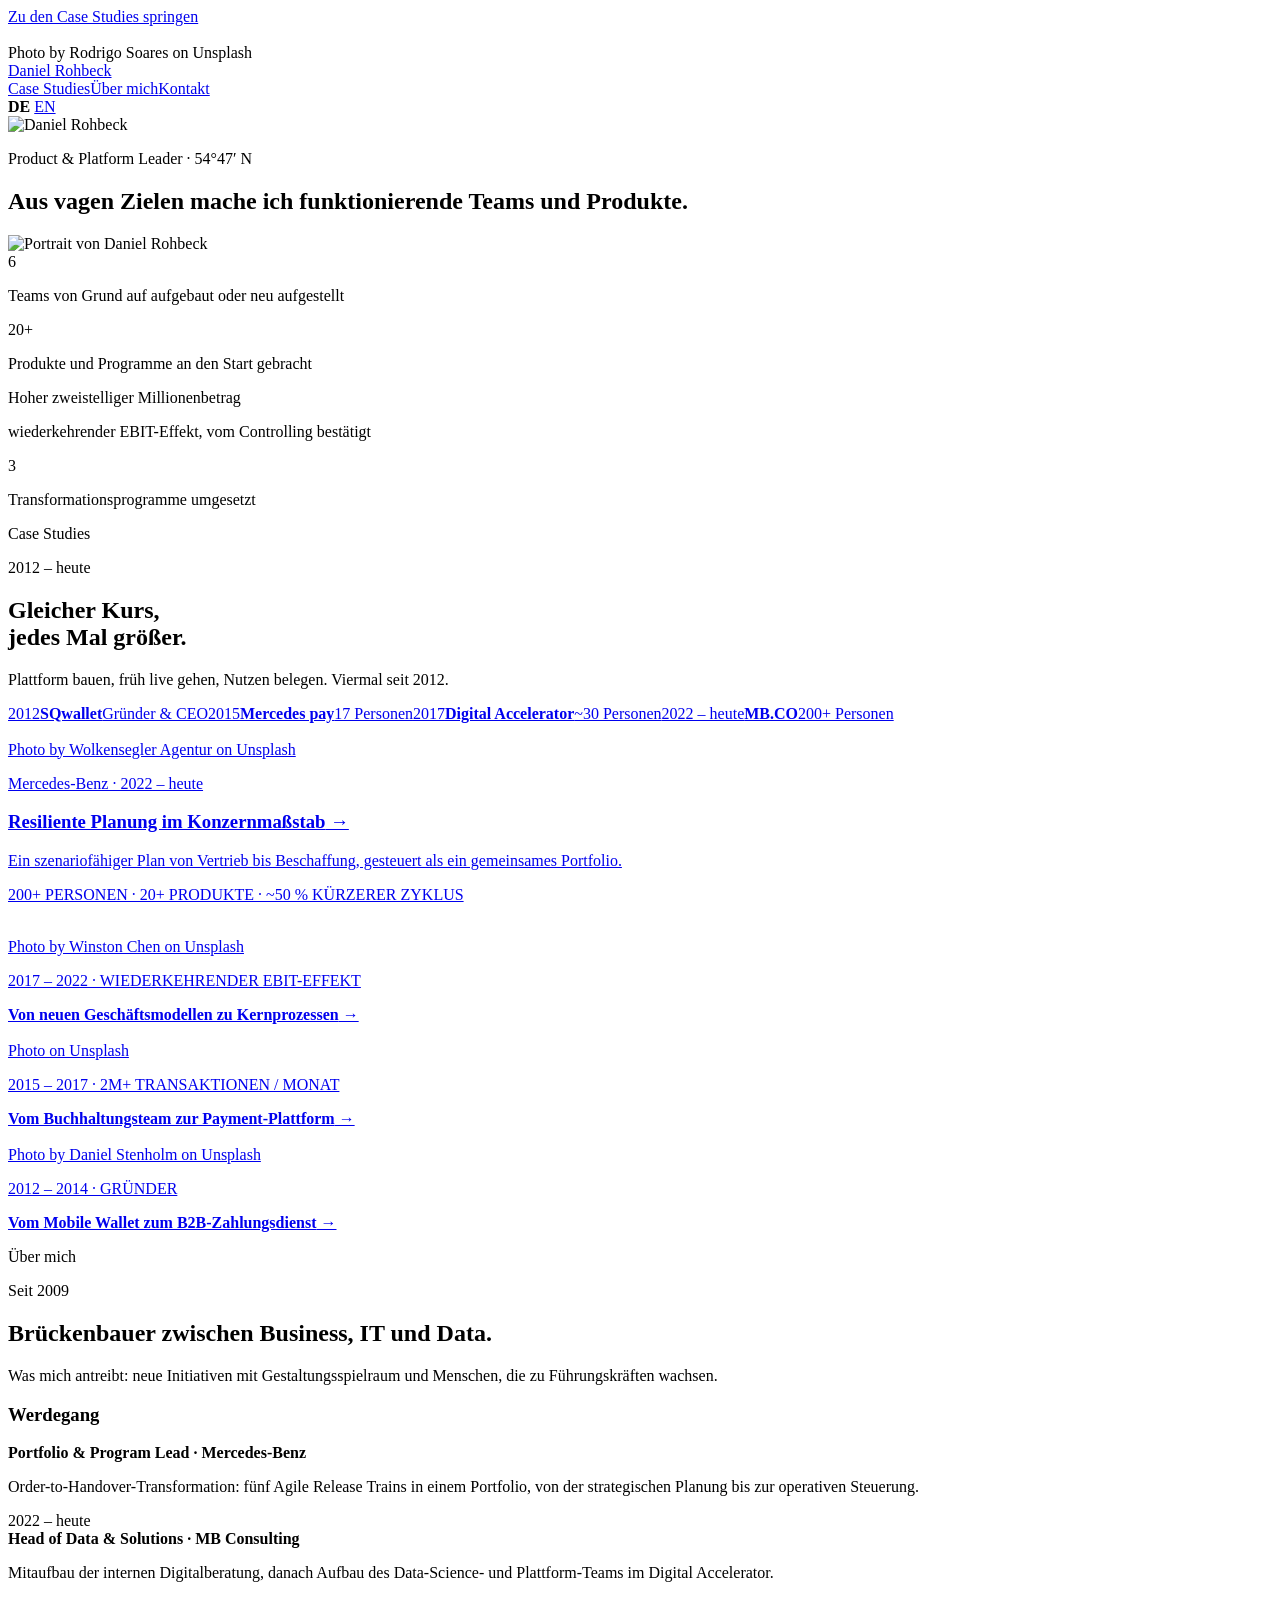
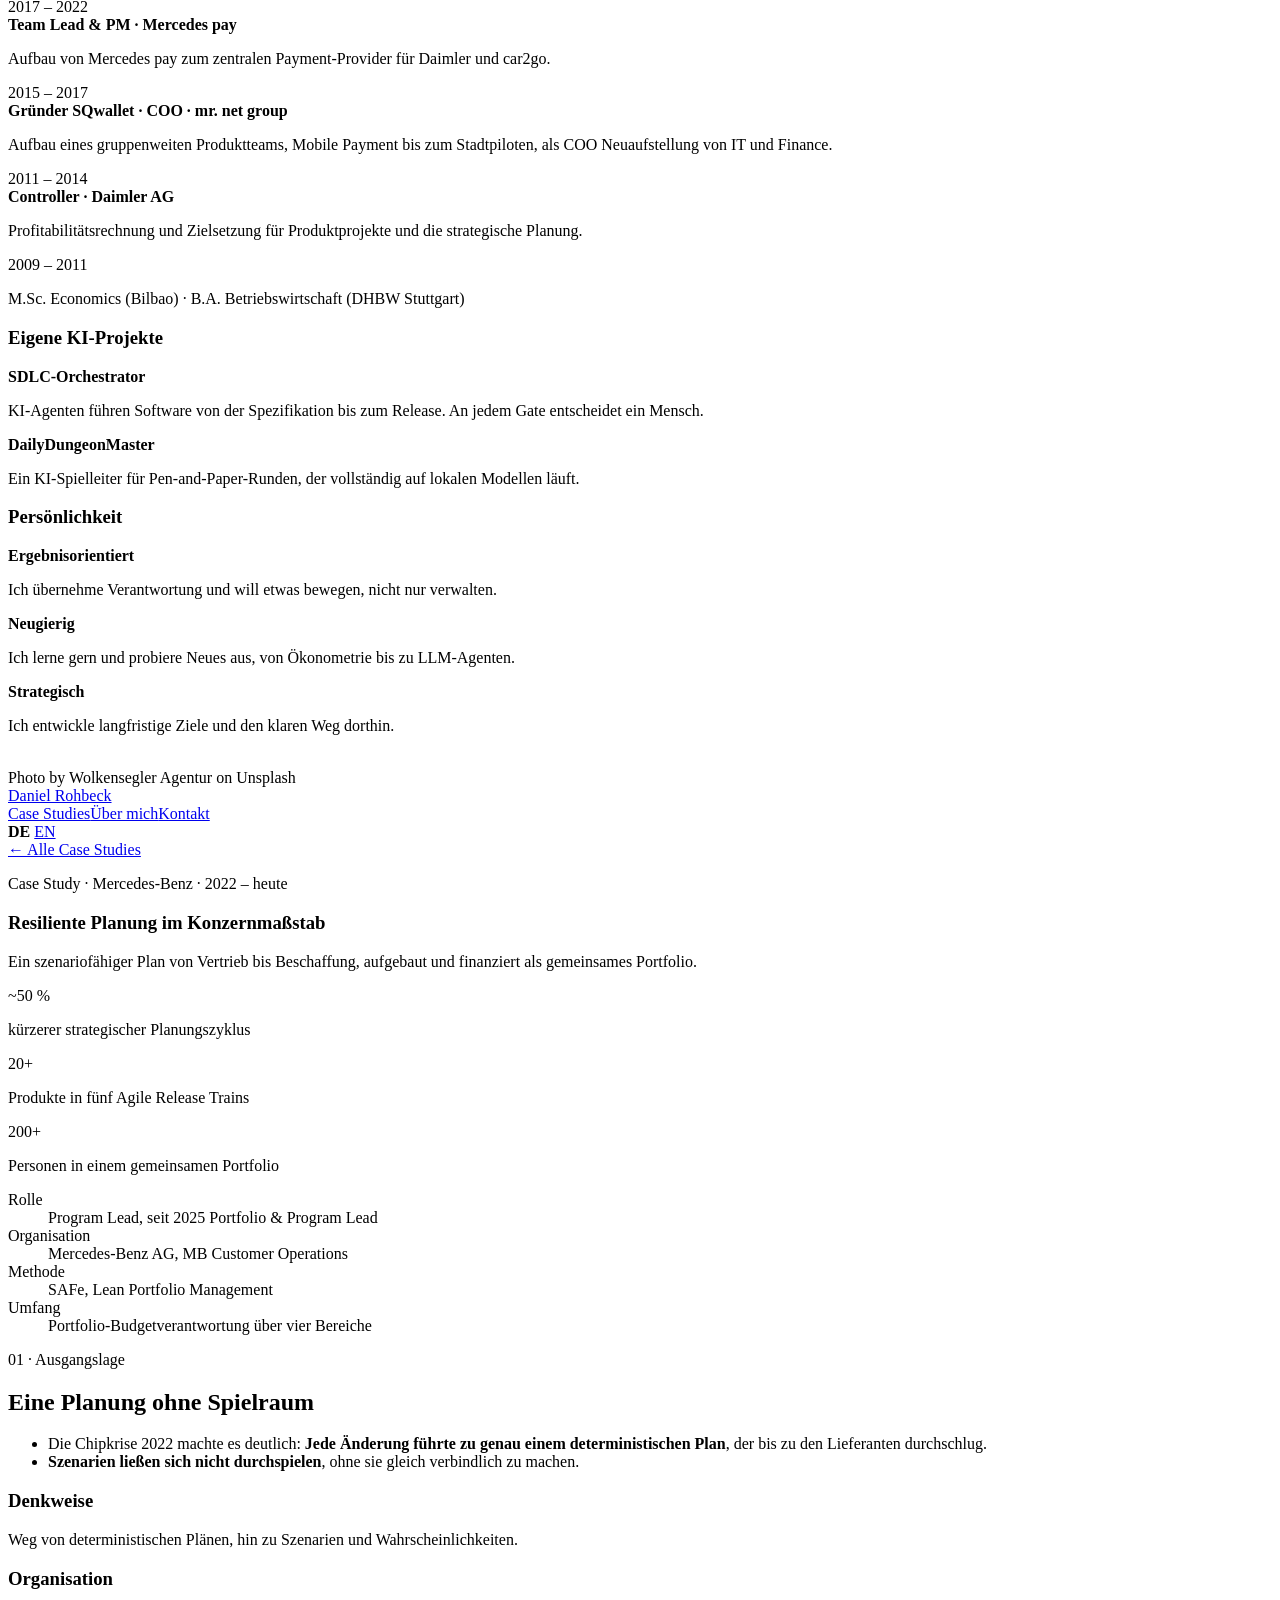
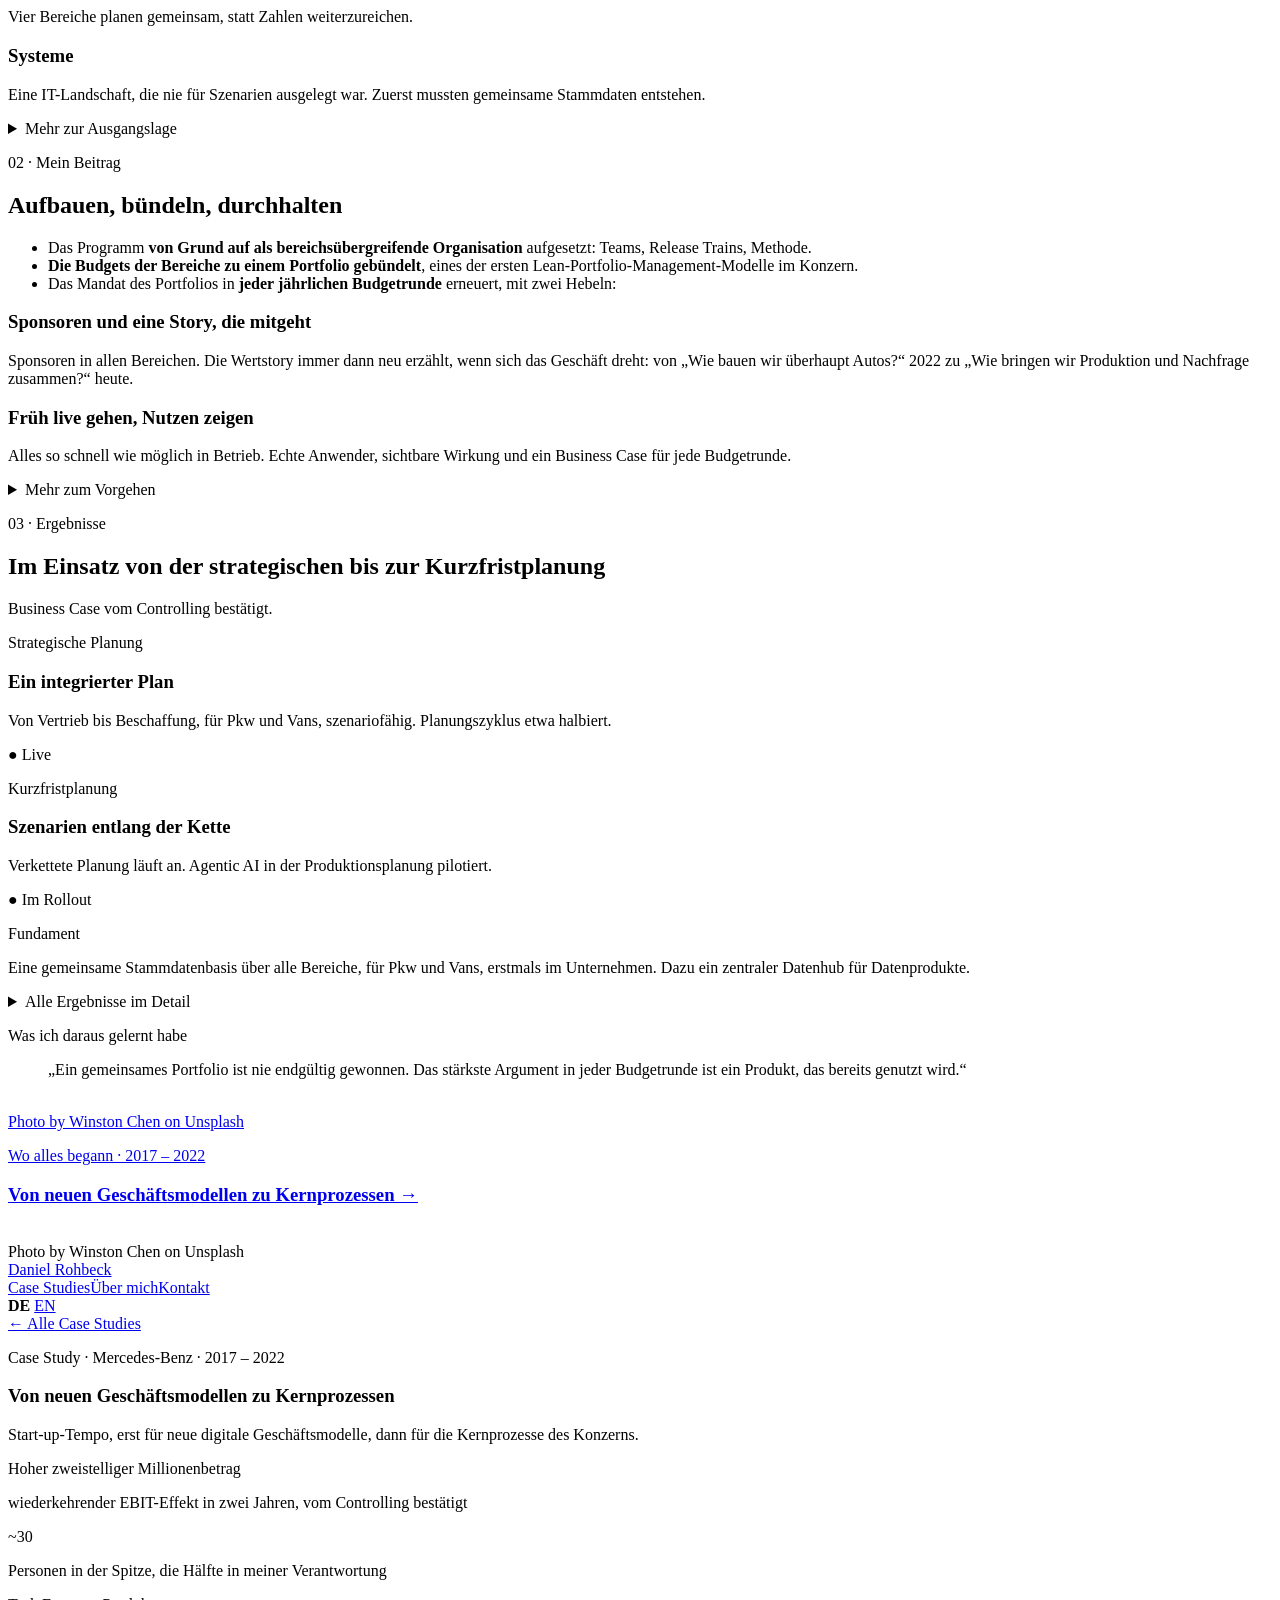
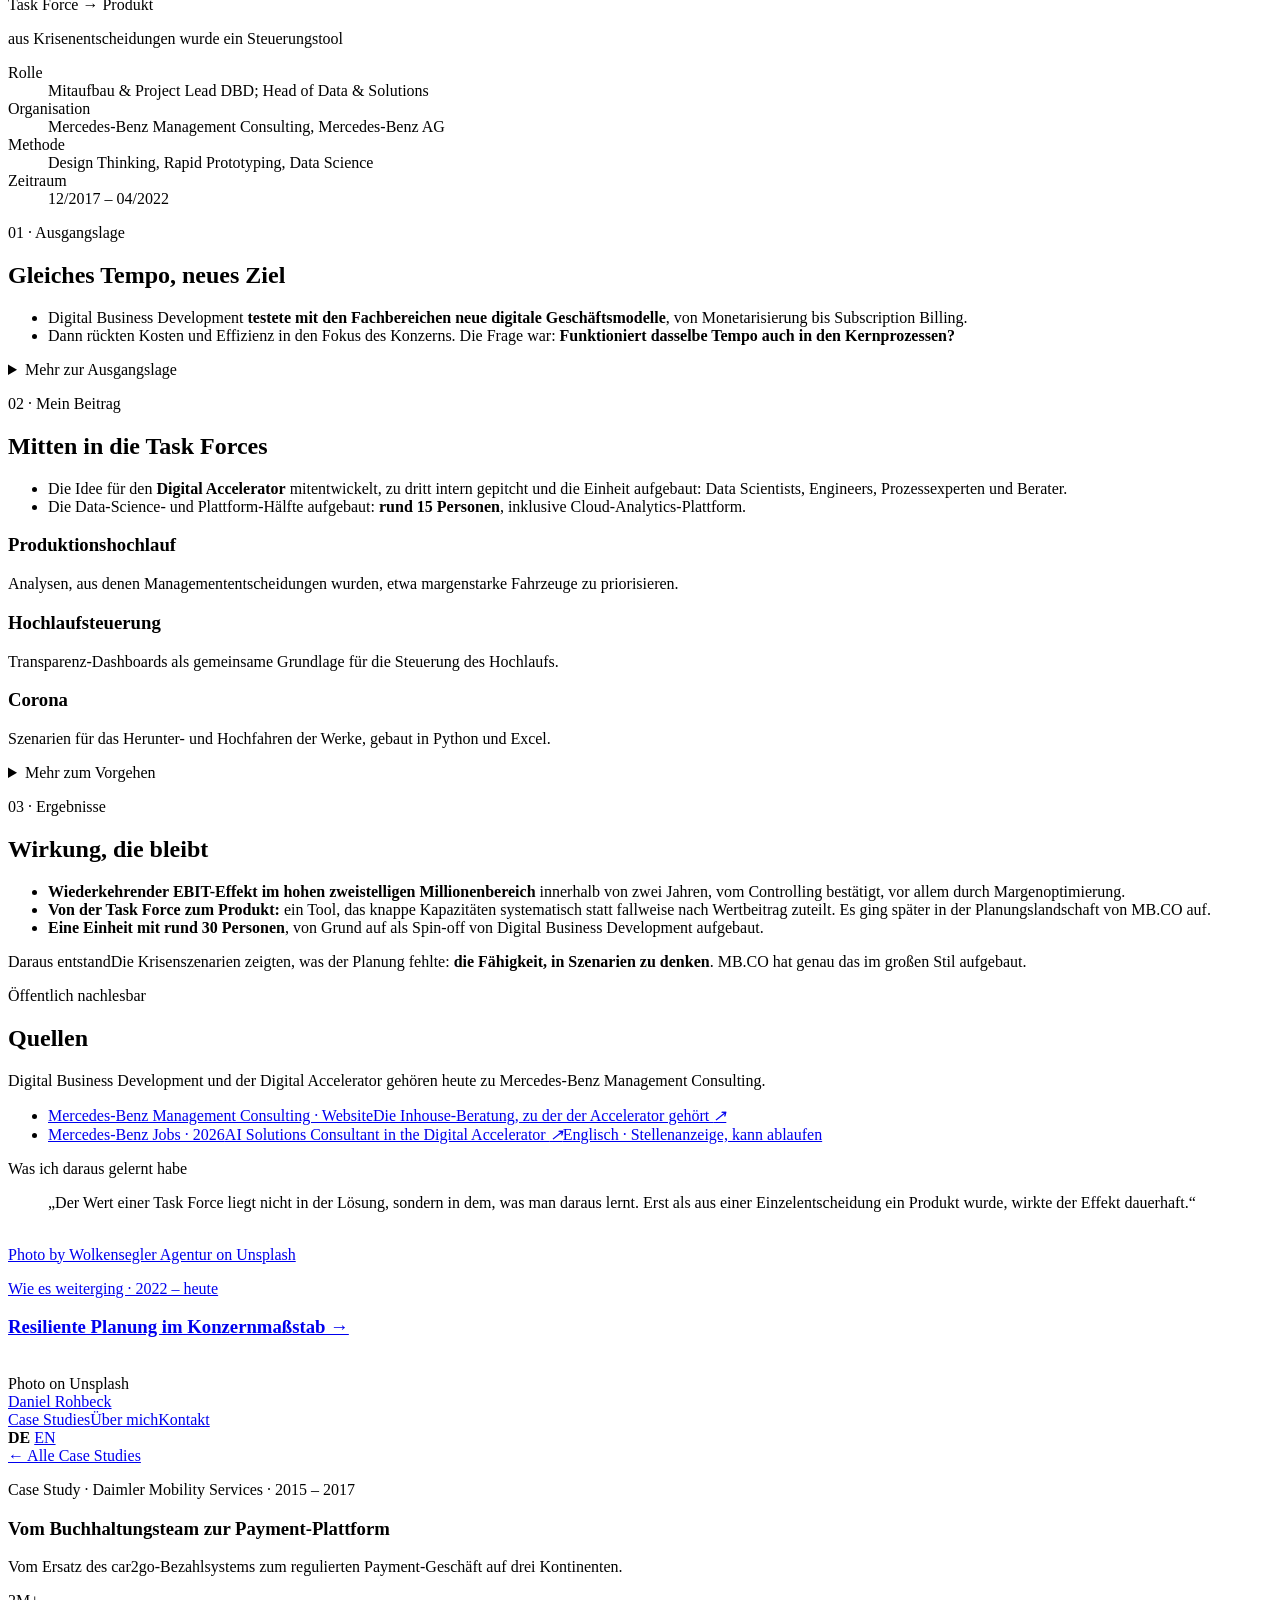
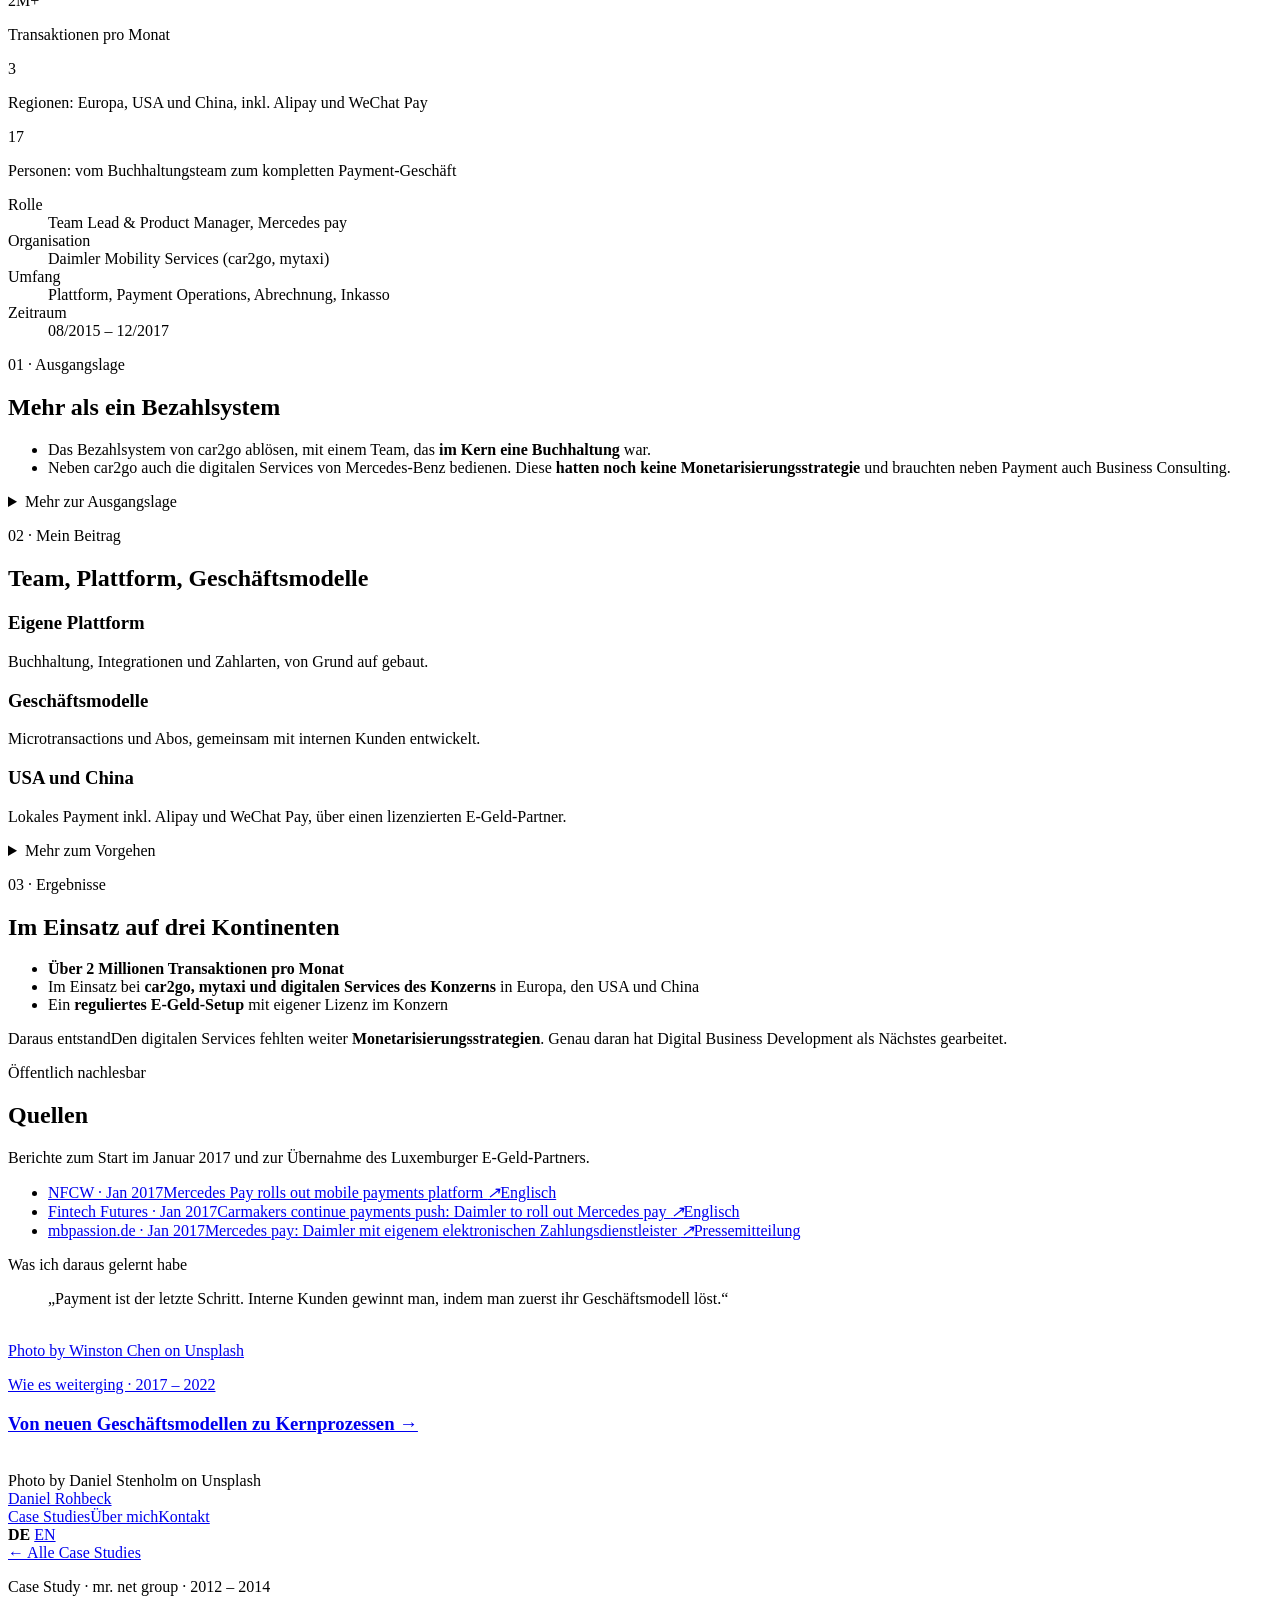
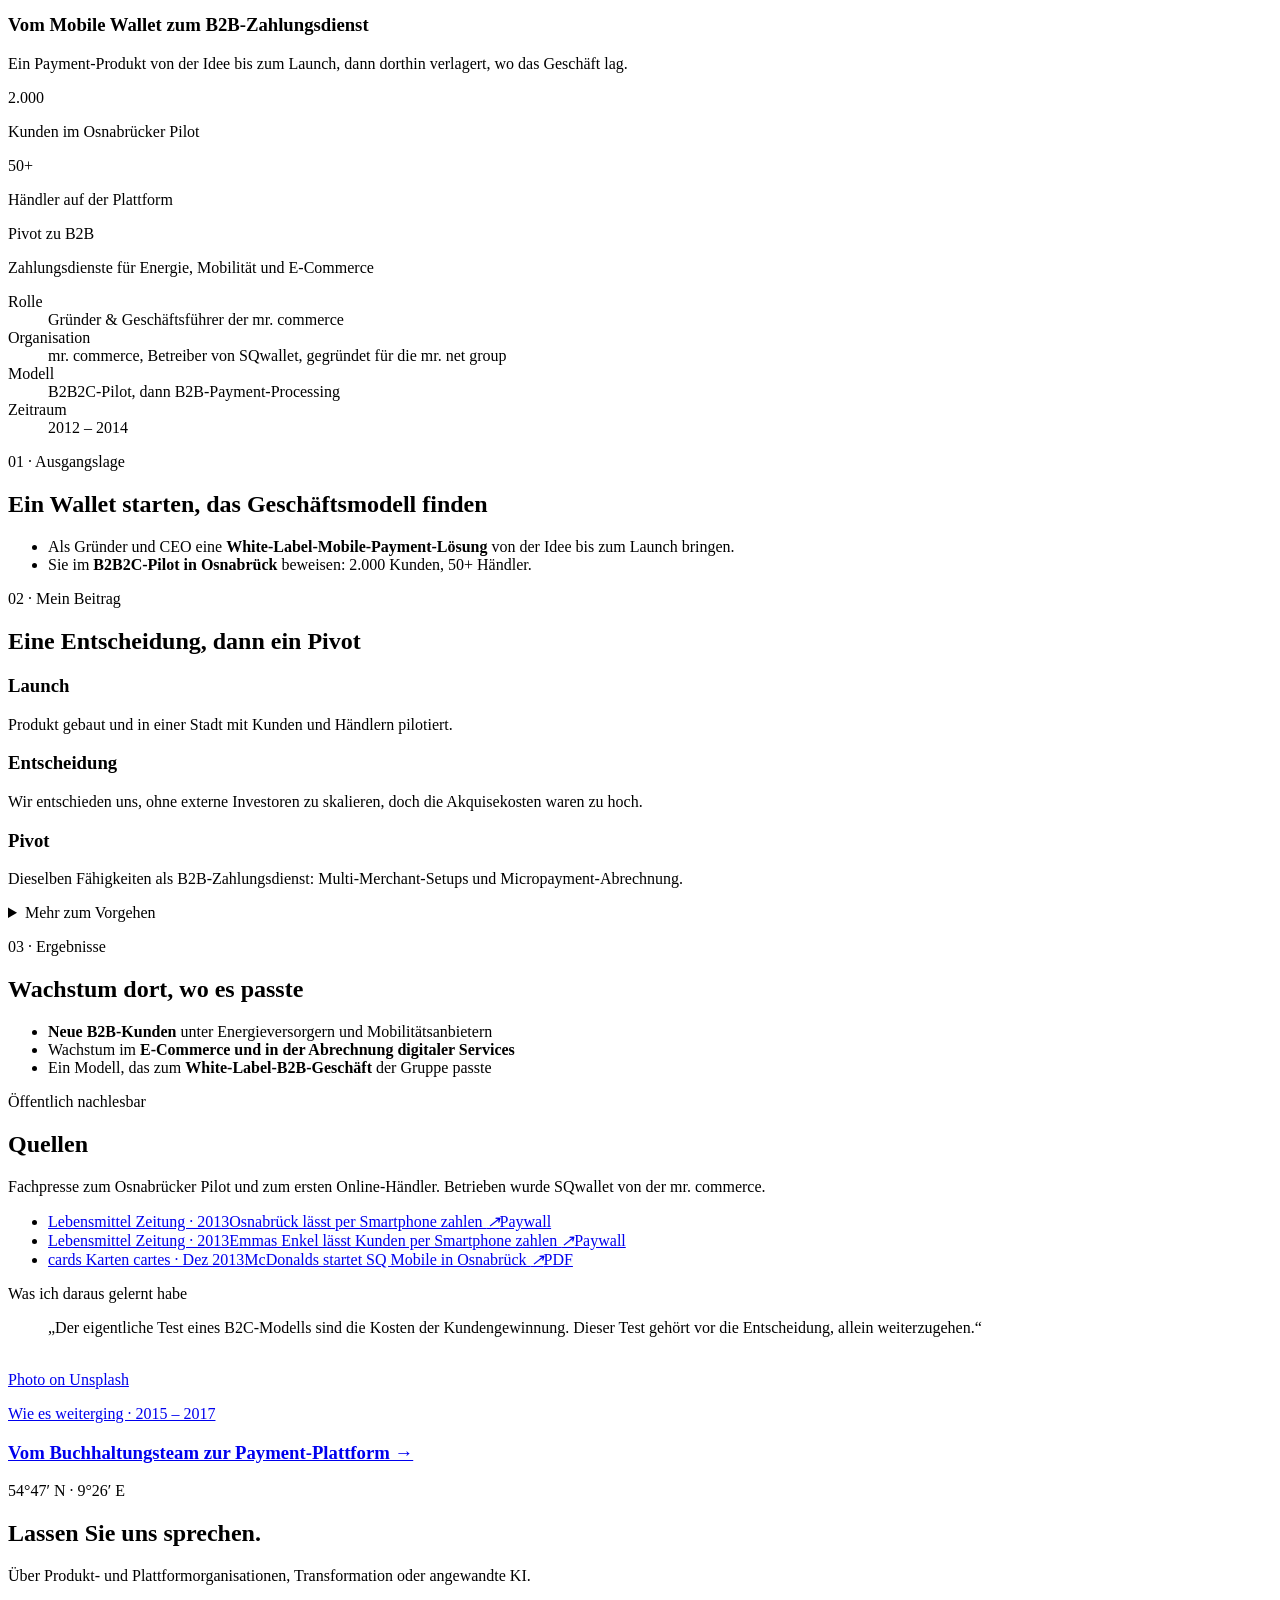
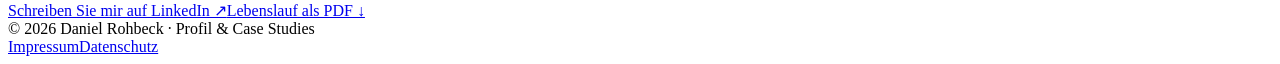
==== commit 808fd995: "Career rows with start and end year; public CV download (EN/DE) The CV PDFs are generated with the C" ====
--- a/docs/de/index.html
+++ b/docs/de/index.html
@@ -63,7 +63,7 @@
     <div class="chap"><p class="eyebrow">Über mich</p><p class="chap-m">Seit 2009</p></div>
     <div class="about-head"><h2 class="h-xl">Brückenbauer zwischen Business, IT und Data.</h2><p>Was mich antreibt: neue Initiativen mit Gestaltungsspielraum und Menschen, die zu Führungskräften wachsen.</p></div>
     <div class="about-grid">
-      <div><h3 class="eyebrow">Werdegang</h3><div class="rows"><div class="row"><div><b class="rt">Portfolio &amp; Program Lead · Mercedes-Benz</b><p class="rs">Order-to-Handover-Transformation: fünf Agile Release Trains in einem Portfolio, von der strategischen Planung bis zur operativen Steuerung.</p></div><span class="rm">2022 –</span></div><div class="row"><div><b class="rt">Head of Data &amp; Solutions · MB Consulting</b><p class="rs">Mitaufbau der internen Digitalberatung, danach Aufbau des Data-Science- und Plattform-Teams im Digital Accelerator.</p></div><span class="rm">2017 –</span></div><div class="row"><div><b class="rt">Team Lead &amp; PM · Mercedes pay</b><p class="rs">Aufbau von Mercedes pay zum zentralen Payment-Provider für Daimler und car2go.</p></div><span class="rm">2015 –</span></div><div class="row"><div><b class="rt">Gründer SQwallet · COO · mr. net group</b><p class="rs">Aufbau eines gruppenweiten Produktteams, Mobile Payment bis zum Stadtpiloten, als COO Neuaufstellung von IT und Finance.</p></div><span class="rm">2011 –</span></div><div class="row"><div><b class="rt">Controller · Daimler AG</b><p class="rs">Profitabilitätsrechnung und Zielsetzung für Produktprojekte und die strategische Planung.</p></div><span class="rm">2009 –</span></div></div><p class="edu">M.Sc. Economics (Bilbao) · B.A. Betriebswirtschaft (DHBW Stuttgart)</p></div>
+      <div><h3 class="eyebrow">Werdegang</h3><div class="rows"><div class="row"><div><b class="rt">Portfolio &amp; Program Lead · Mercedes-Benz</b><p class="rs">Order-to-Handover-Transformation: fünf Agile Release Trains in einem Portfolio, von der strategischen Planung bis zur operativen Steuerung.</p></div><span class="rm">2022 – heute</span></div><div class="row"><div><b class="rt">Head of Data &amp; Solutions · MB Consulting</b><p class="rs">Mitaufbau der internen Digitalberatung, danach Aufbau des Data-Science- und Plattform-Teams im Digital Accelerator.</p></div><span class="rm">2017 – 2022</span></div><div class="row"><div><b class="rt">Team Lead &amp; PM · Mercedes pay</b><p class="rs">Aufbau von Mercedes pay zum zentralen Payment-Provider für Daimler und car2go.</p></div><span class="rm">2015 – 2017</span></div><div class="row"><div><b class="rt">Gründer SQwallet · COO · mr. net group</b><p class="rs">Aufbau eines gruppenweiten Produktteams, Mobile Payment bis zum Stadtpiloten, als COO Neuaufstellung von IT und Finance.</p></div><span class="rm">2011 – 2014</span></div><div class="row"><div><b class="rt">Controller · Daimler AG</b><p class="rs">Profitabilitätsrechnung und Zielsetzung für Produktprojekte und die strategische Planung.</p></div><span class="rm">2009 – 2011</span></div></div><p class="edu">M.Sc. Economics (Bilbao) · B.A. Betriebswirtschaft (DHBW Stuttgart)</p></div>
       <div><h3 class="eyebrow">Eigene KI-Projekte</h3><div class="rows"><div class="row"><div><b class="rt">SDLC-Orchestrator</b><p class="rs">KI-Agenten führen Software von der Spezifikation bis zum Release. An jedem Gate entscheidet ein Mensch.</p></div></div><div class="row"><div><b class="rt">DailyDungeonMaster</b><p class="rs">Ein KI-Spielleiter für Pen-and-Paper-Runden, der vollständig auf lokalen Modellen läuft.</p></div></div></div>
         <h3 class="eyebrow grp">Persönlichkeit</h3><div class="rows"><div class="row"><div><b class="rt">Ergebnisorientiert</b><p class="rs">Ich übernehme Verantwortung und will etwas bewegen, nicht nur verwalten.</p></div></div><div class="row"><div><b class="rt">Neugierig</b><p class="rs">Ich lerne gern und probiere Neues aus, von Ökonometrie bis zu LLM-Agenten.</p></div></div><div class="row"><div><b class="rt">Strategisch</b><p class="rs">Ich entwickle langfristige Ziele und den klaren Weg dorthin.</p></div></div></div></div>
     </div>
@@ -147,7 +147,7 @@
   <p class="coord">54°47′ N · 9°26′ E</p>
   <h2>Lassen Sie uns sprechen.</h2>
   <p class="sub">Über Produkt- und Plattformorganisationen, Transformation oder angewandte KI.</p>
-  <a class="cta" href="https://www.linkedin.com/in/daniel-rohbeck-0b088433/" target="_blank" rel="noopener">Schreiben Sie mir auf LinkedIn ↗</a>
+  <div class="ctas"><a class="cta" href="https://www.linkedin.com/in/daniel-rohbeck-0b088433/" target="_blank" rel="noopener">Schreiben Sie mir auf LinkedIn ↗</a><a class="cta2" href="/assets/cv/Daniel-Rohbeck-Lebenslauf.pdf" download>Lebenslauf als PDF ↓</a></div>
 </section>
 <footer class="foot"><span>© 2026 Daniel Rohbeck · Profil &amp; Case Studies</span>
 <nav aria-label="Rechtliches"><a href="/de/impressum/">Impressum</a><a href="/de/datenschutz/">Datenschutz</a></nav></footer>
